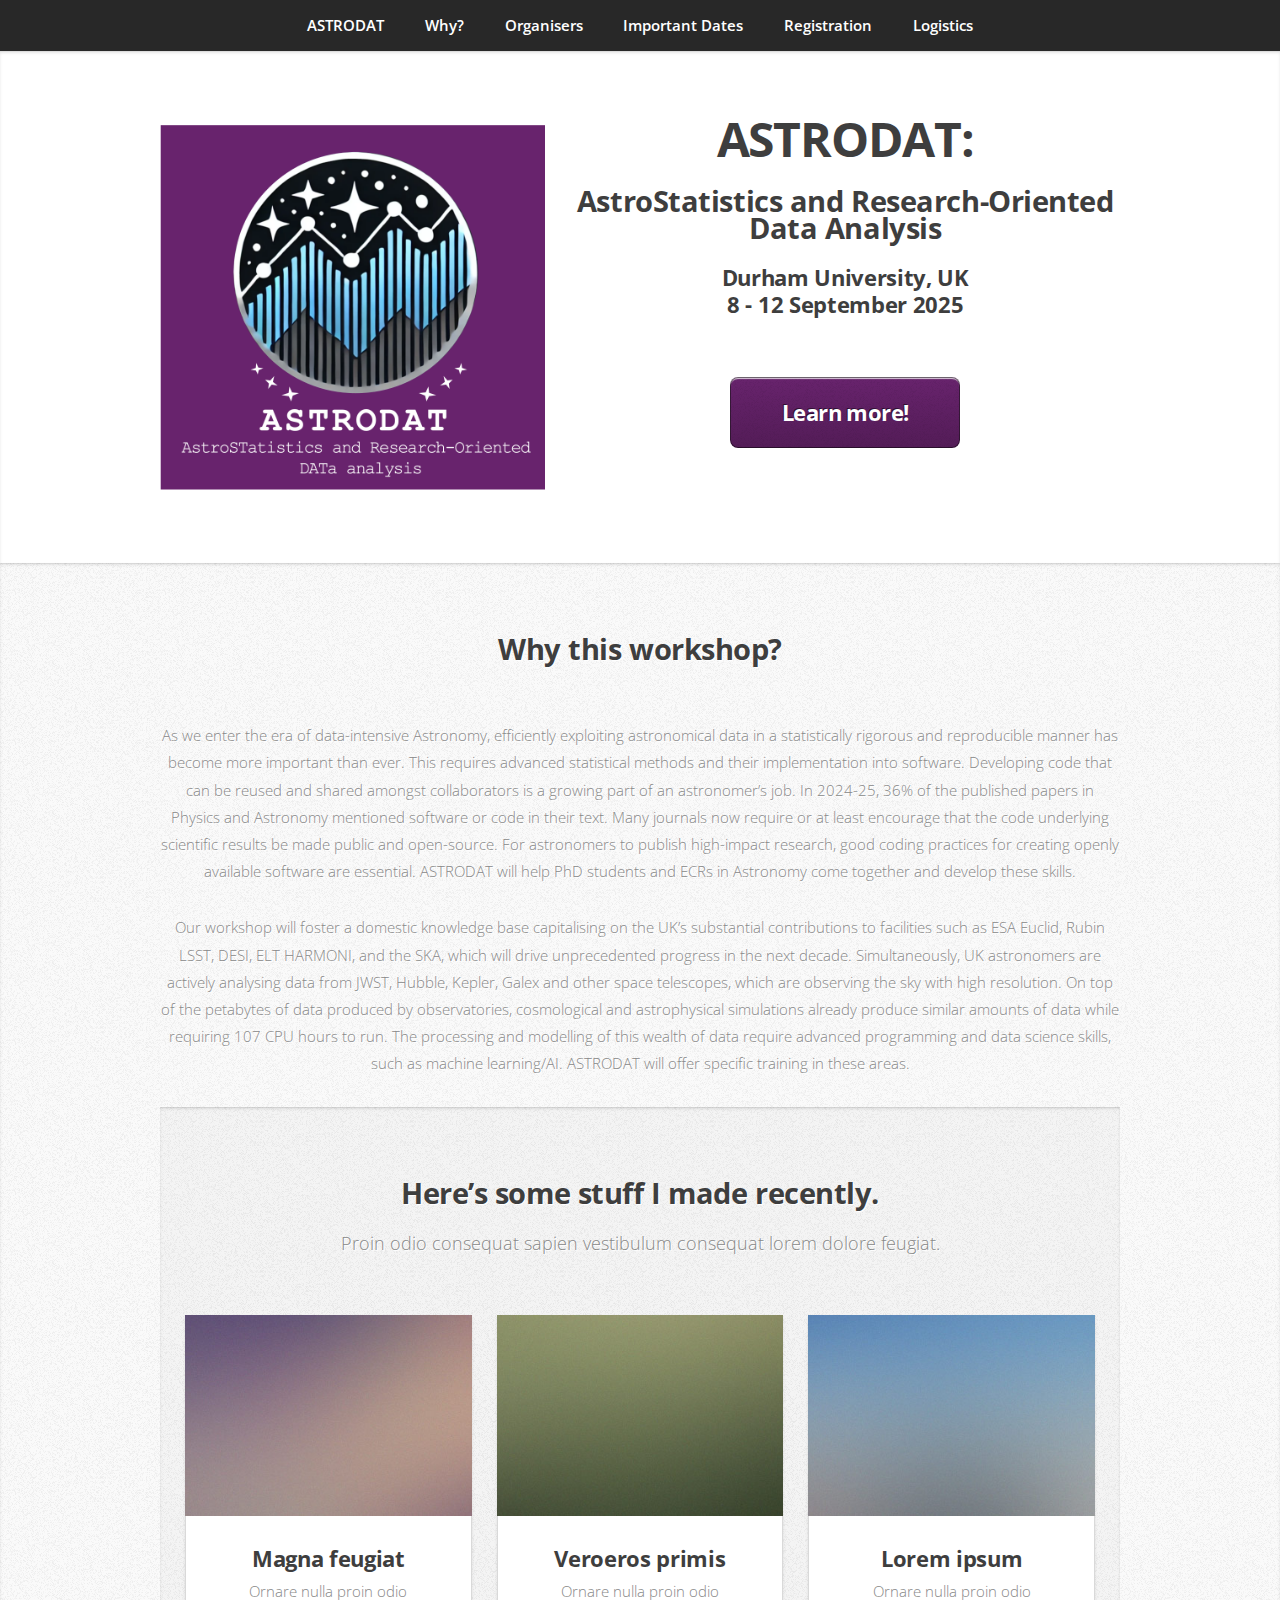
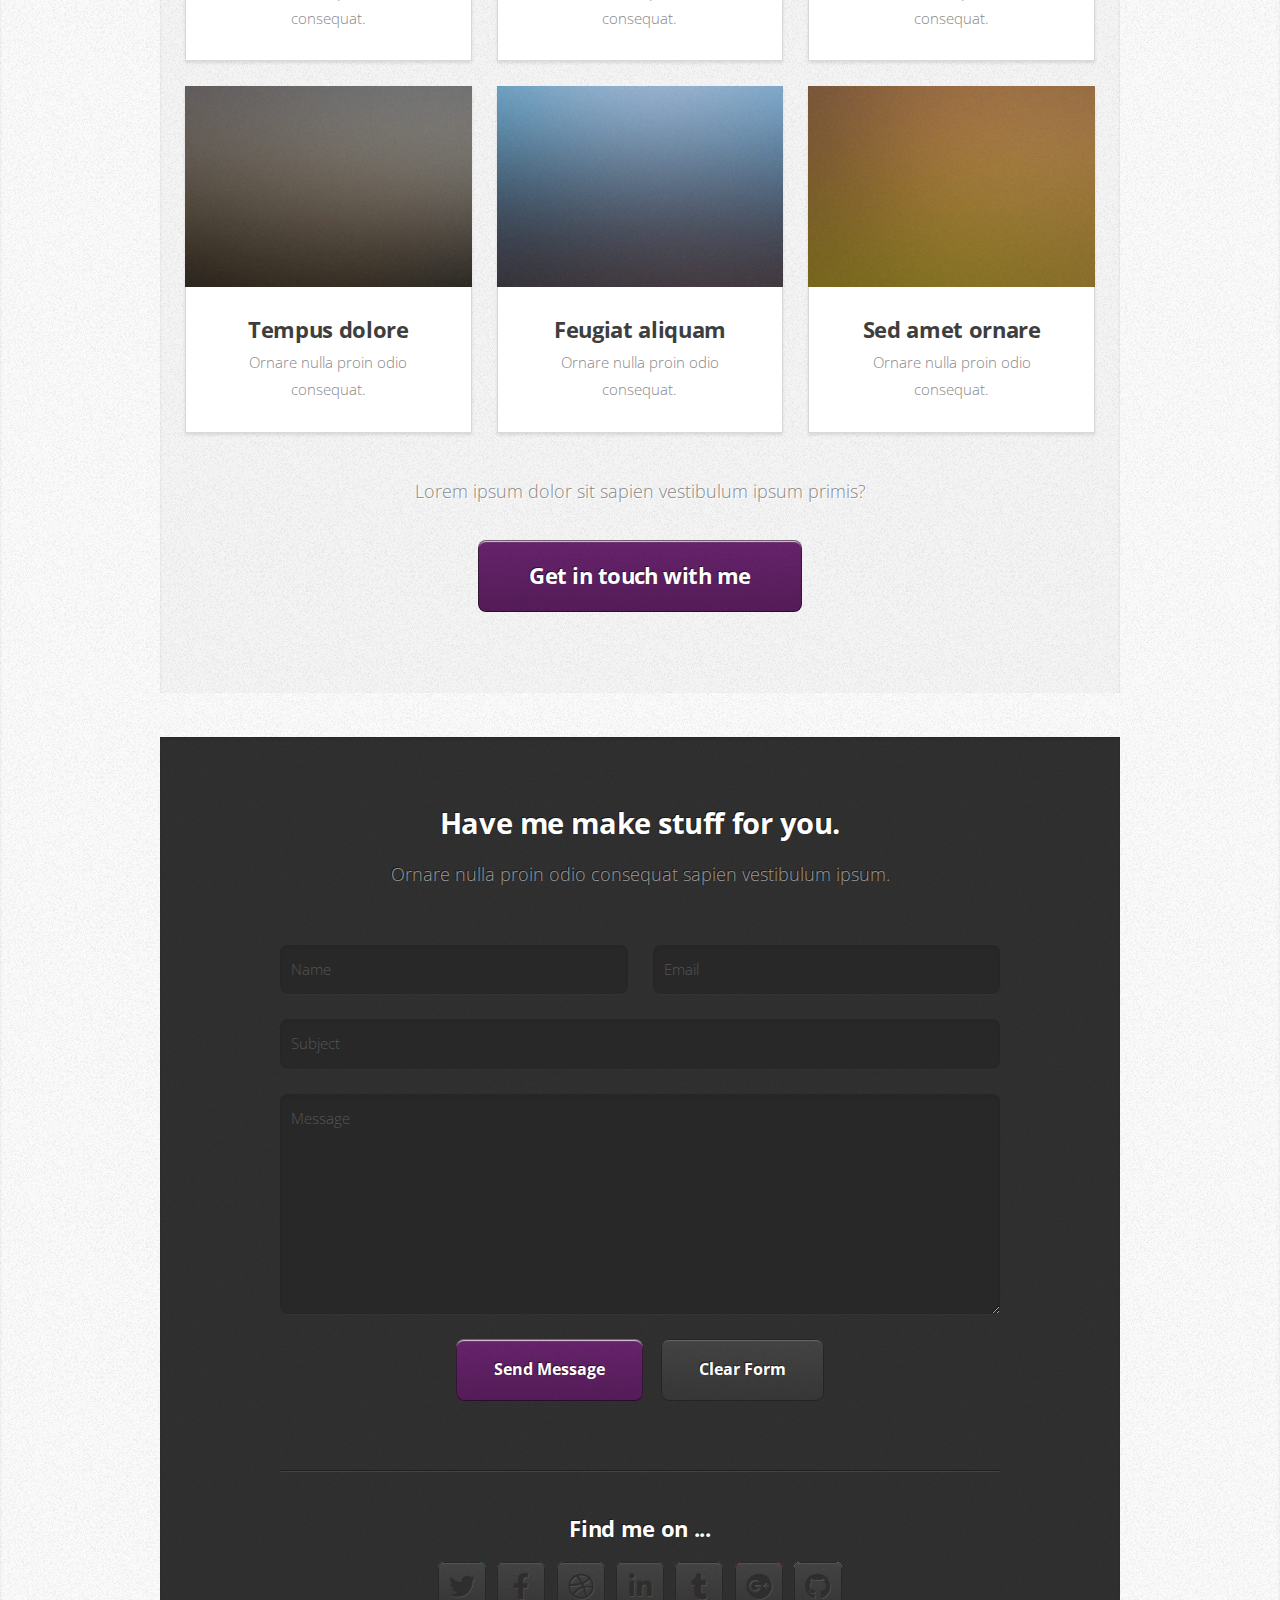
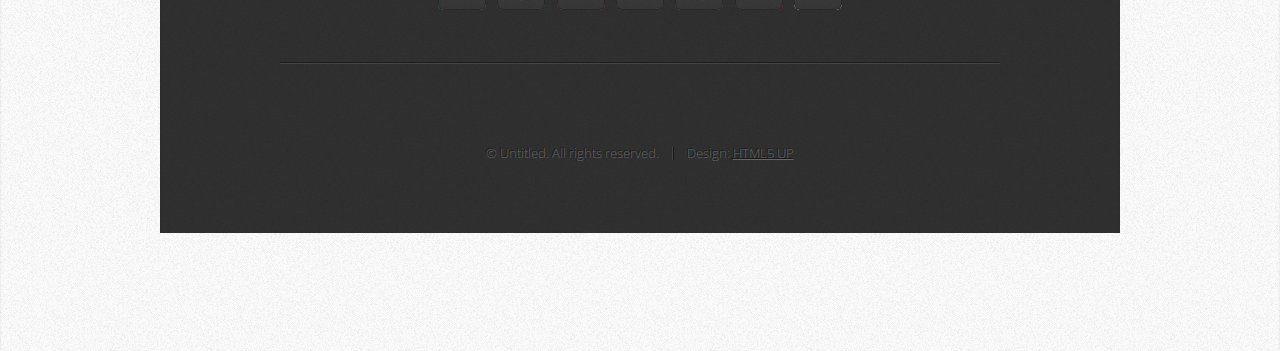
==== docs/index.html @ 49267d82 "Added the motivation for the workshop, with a button that links to it" ====
<!DOCTYPE HTML>
<!--
	Miniport by HTML5 UP
	html5up.net | @ajlkn
	Free for personal and commercial use under the CCA 3.0 license (html5up.net/license)
-->
<html>
	<head>
		<title>Miniport by HTML5 UP</title>
		<meta charset="utf-8" />
		<meta name="viewport" content="width=device-width, initial-scale=1, user-scalable=no" />
		<link rel="stylesheet" href="assets/css/main.css" />
	</head>
	<body class="is-preload">

		<!-- Nav -->
			<nav id="nav">
				<ul class="container">
					<li><a href="#ASTRODAT">ASTRODAT</a></li>
					<li><a href="#why">Why?</a></li>
					<li><a href="#organisers">Organisers</a></li>
					<li><a href="#dates">Important Dates</a></li>
					<li><a href="#registration">Registration</a></li>
					<li><a href="#logistics">Logistics</a></li>
				</ul>
			</nav>

		<!-- Home -->
			<article id="ASTRODAT" class="wrapper style1">
				<div class="container">
					<div class="row">
						<div class="col-4 col-5-large col-12-medium">
							<span class="image fit"><img src="images/ASTRODAT_logo.png" alt="" /></span>
						</div>
						<div class="col-8 col-7-large col-12-medium">
							<header>
								<h1><strong>ASTRODAT:</strong></h1>
								<h2>AstroStatistics and Research-Oriented Data Analysis</h2>
								<h3>Durham University, UK <br> 
									8 - 12 September 2025</h3>
							</header>
							
							<a href="#why" class="button large scrolly">Learn more!</a>
						</div>
					</div>
				</div>
			</article>

		<!-- Work -->
			<article id="why" class="wrapper style2">
				<div class="container">
					<header>
						<h2>Why this workshop?</h2>
					</header>
					<p>As we enter the era of data-intensive Astronomy, efficiently exploiting astronomical data in a statistically rigorous and reproducible manner has become more important than ever. This requires advanced statistical methods and their implementation into software. Developing code that can be reused and shared amongst collaborators is a growing part of an astronomer’s job.  In 2024-25, 36% of the published papers in Physics and Astronomy mentioned software or code in their text. Many journals now require or at least encourage that the code underlying scientific results be made public and open-source. For astronomers to publish high-impact research, good coding practices for creating openly available software are essential. ASTRODAT will help PhD students and ECRs in Astronomy come together and develop these skills.</p>
						
					<p>Our workshop will foster a domestic knowledge base capitalising on the UK’s substantial contributions to facilities such as ESA Euclid, Rubin LSST, DESI, ELT HARMONI, and the SKA, which will drive unprecedented progress in the next decade. Simultaneously, UK astronomers are actively analysing data from JWST, Hubble, Kepler, Galex and other space telescopes, which are observing the sky with high resolution. On top of the petabytes of data produced by observatories, cosmological and astrophysical simulations already produce similar amounts of data while requiring 107 CPU hours to run. The processing and modelling of this wealth of data require advanced programming and data science skills, such as machine learning/AI. ASTRODAT will offer specific training in these areas.</p>
					<!-- <div class="row aln-center">
						<div class="col-4 col-6-medium col-12-small">
							<section class="box style1">
								<span class="icon featured fa-comments"></span>
								<h3>Consequat lorem</h3>
								<p>Ornare nulla proin odio consequat sapien vestibulum ipsum primis sed amet consequat lorem dolore.</p>
							</section>
						</div>
						<div class="col-4 col-6-medium col-12-small">
							<section class="box style1">
								<span class="icon solid featured fa-camera-retro"></span>
								<h3>Lorem dolor tempus</h3>
								<p>Ornare nulla proin odio consequat sapien vestibulum ipsum primis sed amet consequat lorem dolore.</p>
							</section>
						</div>
						<div class="col-4 col-6-medium col-12-small">
							<section class="box style1">
								<span class="icon featured fa-thumbs-up"></span>
								<h3>Feugiat posuere</h3>
								<p>Ornare nulla proin odio consequat sapien vestibulum ipsum primis sed amet consequat lorem dolore.</p>
							</section>
						</div>
					</div>
					<footer>
						<p>Lorem ipsum dolor sit sapien vestibulum ipsum primis?</p>
						<a href="#portfolio" class="button large scrolly">See some of my recent work</a>
					</footer>
				</div>
			</article>

		<!-- Portfolio -->
			<article id="portfolio" class="wrapper style3">
				<div class="container">
					<header>
						<h2>Here’s some stuff I made recently.</h2>
						<p>Proin odio consequat  sapien vestibulum consequat lorem dolore feugiat.</p>
					</header>
					<div class="row">
						<div class="col-4 col-6-medium col-12-small">
							<article class="box style2">
								<a href="#" class="image featured"><img src="images/pic01.jpg" alt="" /></a>
								<h3><a href="#">Magna feugiat</a></h3>
								<p>Ornare nulla proin odio consequat.</p>
							</article>
						</div>
						<div class="col-4 col-6-medium col-12-small">
							<article class="box style2">
								<a href="#" class="image featured"><img src="images/pic02.jpg" alt="" /></a>
								<h3><a href="#">Veroeros primis</a></h3>
								<p>Ornare nulla proin odio consequat.</p>
							</article>
						</div>
						<div class="col-4 col-6-medium col-12-small">
							<article class="box style2">
								<a href="#" class="image featured"><img src="images/pic03.jpg" alt="" /></a>
								<h3><a href="#">Lorem ipsum</a></h3>
								<p>Ornare nulla proin odio consequat.</p>
							</article>
						</div>
						<div class="col-4 col-6-medium col-12-small">
							<article class="box style2">
								<a href="#" class="image featured"><img src="images/pic04.jpg" alt="" /></a>
								<h3><a href="#">Tempus dolore</a></h3>
								<p>Ornare nulla proin odio consequat.</p>
							</article>
						</div>
						<div class="col-4 col-6-medium col-12-small">
							<article class="box style2">
								<a href="#" class="image featured"><img src="images/pic05.jpg" alt="" /></a>
								<h3><a href="#">Feugiat aliquam</a></h3>
								<p>Ornare nulla proin odio consequat.</p>
							</article>
						</div>
						<div class="col-4 col-6-medium col-12-small">
							<article class="box style2">
								<a href="#" class="image featured"><img src="images/pic06.jpg" alt="" /></a>
								<h3><a href="#">Sed amet ornare</a></h3>
								<p>Ornare nulla proin odio consequat.</p>
							</article>
						</div>
					</div>
					<footer>
						<p>Lorem ipsum dolor sit sapien vestibulum ipsum primis?</p>
						<a href="#contact" class="button large scrolly">Get in touch with me</a>
					</footer>
				</div>
			</article>

		<!-- Contact -->
			<article id="contact" class="wrapper style4">
				<div class="container medium">
					<header>
						<h2>Have me make stuff for you.</h2>
						<p>Ornare nulla proin odio consequat sapien vestibulum ipsum.</p>
					</header>
					<div class="row">
						<div class="col-12">
							<form method="post" action="#">
								<div class="row">
									<div class="col-6 col-12-small">
										<input type="text" name="name" id="name" placeholder="Name" />
									</div>
									<div class="col-6 col-12-small">
										<input type="text" name="email" id="email" placeholder="Email" />
									</div>
									<div class="col-12">
										<input type="text" name="subject" id="subject" placeholder="Subject" />
									</div>
									<div class="col-12">
										<textarea name="message" id="message" placeholder="Message"></textarea>
									</div>
									<div class="col-12">
										<ul class="actions">
											<li><input type="submit" value="Send Message" /></li>
											<li><input type="reset" value="Clear Form" class="alt" /></li>
										</ul>
									</div>
								</div>
							</form>
						</div>
						<div class="col-12">
							<hr />
							<h3>Find me on ...</h3>
							<ul class="social">
								<li><a href="#" class="icon brands fa-twitter"><span class="label">Twitter</span></a></li>
								<li><a href="#" class="icon brands fa-facebook-f"><span class="label">Facebook</span></a></li>
								<li><a href="#" class="icon brands fa-dribbble"><span class="label">Dribbble</span></a></li>
								<li><a href="#" class="icon brands fa-linkedin-in"><span class="label">LinkedIn</span></a></li>
								<li><a href="#" class="icon brands fa-tumblr"><span class="label">Tumblr</span></a></li>
								<li><a href="#" class="icon brands fa-google-plus"><span class="label">Google+</span></a></li>
								<li><a href="#" class="icon brands fa-github"><span class="label">Github</span></a></li>
								<!--
								<li><a href="#" class="icon solid fa-rss"><span>RSS</span></a></li>
								<li><a href="#" class="icon brands fa-instagram"><span>Instagram</span></a></li>
								<li><a href="#" class="icon brands fa-foursquare"><span>Foursquare</span></a></li>
								<li><a href="#" class="icon brands fa-skype"><span>Skype</span></a></li>
								<li><a href="#" class="icon brands fa-soundcloud"><span>Soundcloud</span></a></li>
								<li><a href="#" class="icon brands fa-youtube"><span>YouTube</span></a></li>
								<li><a href="#" class="icon brands fa-blogger"><span>Blogger</span></a></li>
								<li><a href="#" class="icon brands fa-flickr"><span>Flickr</span></a></li>
								<li><a href="#" class="icon brands fa-vimeo"><span>Vimeo</span></a></li>
								-->
							</ul>
							<hr />
						</div>
					</div>
					<footer>
						<ul id="copyright">
							<li>&copy; Untitled. All rights reserved.</li><li>Design: <a href="http://html5up.net">HTML5 UP</a></li>
						</ul>
					</footer>
				</div>
			</article>

		<!-- Scripts -->
			<script src="assets/js/jquery.min.js"></script>
			<script src="assets/js/jquery.scrolly.min.js"></script>
			<script src="assets/js/browser.min.js"></script>
			<script src="assets/js/breakpoints.min.js"></script>
			<script src="assets/js/util.js"></script>
			<script src="assets/js/main.js"></script>

	</body>
</html>
---- docs/assets/css/main.css ----
@import url("https://fonts.googleapis.com/css?family=Open+Sans:300,300italic,600,600italic,700");
@import url("fontawesome-all.min.css");

/*
	Miniport by HTML5 UP
	html5up.net | @ajlkn
	Free for personal and commercial use under the CCA 3.0 license (html5up.net/license)
*/

html, body, div, span, applet, object,
iframe, h1, h2, h3, h4, h5, h6, p, blockquote,
pre, a, abbr, acronym, address, big, cite,
code, del, dfn, em, img, ins, kbd, q, s, samp,
small, strike, strong, sub, sup, tt, var, b,
u, i, center, dl, dt, dd, ol, ul, li, fieldset,
form, label, legend, table, caption, tbody,
tfoot, thead, tr, th, td, article, aside,
canvas, details, embed, figure, figcaption,
footer, header, hgroup, menu, nav, output, ruby,
section, summary, time, mark, audio, video {
	margin: 0;
	padding: 0;
	border: 0;
	font-size: 100%;
	font: inherit;
	vertical-align: baseline;}

article, aside, details, figcaption, figure,
footer, header, hgroup, menu, nav, section {
	display: block;}

body {
	line-height: 1;
}

ol, ul {
	list-style: none;
}

blockquote, q {
	quotes: none;
}

	blockquote:before, blockquote:after, q:before, q:after {
		content: '';
		content: none;
	}

table {
	border-collapse: collapse;
	border-spacing: 0;
}

body {
	-webkit-text-size-adjust: none;
}

mark {
	background-color: transparent;
	color: inherit;
}

input::-moz-focus-inner {
	border: 0;
	padding: 0;
}

input, select, textarea {
	-moz-appearance: none;
	-webkit-appearance: none;
	-ms-appearance: none;
	appearance: none;
}

/* Basic */

	html {
		box-sizing: border-box;
	}

	*, *:before, *:after {
		box-sizing: inherit;
	}

	body {
		padding-top: 3.5em;
	}

		body.is-preload *, body.is-preload *:before, body.is-preload *:after {
			-moz-animation: none !important;
			-webkit-animation: none !important;
			-ms-animation: none !important;
			animation: none !important;
			-moz-transition: none !important;
			-webkit-transition: none !important;
			-ms-transition: none !important;
			transition: none !important;
		}

	body, input, textarea, select {
		font-family: 'Open Sans', sans-serif;
		line-height: 1.85em;
		color: #888;
		font-weight: 300;
		font-size: 13pt;
	}

	a {
		-moz-transition: color .2s ease-in-out;
		-webkit-transition: color .2s ease-in-out;
		-ms-transition: color .2s ease-in-out;
		transition: color .2s ease-in-out;
		color: #43B3E0;
		text-decoration: underline;
	}

		a:hover {
			color: #43bff0 !important;
		}

		a img {
			border: 0;
		}

	b, strong {
		font-weight: 600;
		color: #3e3e3e;
	}

	i, em {
		font-style: italic;
	}

	sub {
		position: relative;
		top: 0.5em;
		font-size: 0.8em;
	}

	sup {
		position: relative;
		top: -0.5em;
		font-size: 0.8em;
	}

	blockquote {
		border-left: solid 0.75em #eee;
		padding: 1em 0 1em 1.5em;
		font-style: italic;
	}

	h1, h2, h3, h4, h5, h6 {
		color: #3e3e3e;
		margin: 0 0 0.75em 0;
	}

	h1 a, h2 a, h3 a, h4 a, h5 a, h6 a {
		text-decoration: none;
		color: inherit;
	}

	h2, h3, h4, h5, h6 {
		font-weight: 700;
	}

	h1 {
		font-size: 3.25em;
		letter-spacing: -0.025em;
		font-weight: 300;
	}

		h1 strong {
			font-weight: 700;
		}

	h2 {
		font-size: 2em;
		letter-spacing: -0.015em;
	}

	h3 {
		font-size: 1.5em;
		letter-spacing: -0.015em;
	}

	em, i {
		font-style: italic;
	}

	br.clear {
		clear: both;
	}

	hr {
		border: 0;
		border-top: solid 1px #444;
		border-top-color: rgba(0, 0, 0, 0.35);
		box-shadow: 0px 1px 0px 0px rgba(255, 255, 255, 0.1);
		height: 1px;
		margin: 3em 0;
	}

	p, ul, ol, dl, table {
		margin-bottom: 2em;
	}

	header {
		margin: 0 0 3em 0;
	}

		header > p {
			font-size: 1.25em;
			margin: 0;
		}

	footer {
		margin: 3em 0 0 0;
	}

		footer > p {
			font-size: 1.25em;
		}

/* Container */

	.container {
		margin: 0 auto;
		max-width: calc(100% - 50px);
		width: 1200px;
	}

		.container.medium {
			width: 900px;
		}

		@media screen and (max-width: 1680px) {

			.container {
				width: 1200px;
			}

				.container.medium {
					width: 900px;
				}

		}

		@media screen and (max-width: 1280px) {

			.container {
				width: 960px;
			}

				.container.medium {
					width: 720px;
				}

		}

		@media screen and (max-width: 980px) {

			.container {
				width: 100%;
			}

				.container.medium {
					width: 75%;
				}

		}

		@media screen and (max-width: 736px) {

			.container {
				width: 100%;
				max-width: calc(100% - 30px);
			}

				.container.medium {
					width: 100%;
				}

		}

/* Row */

	.row {
		display: flex;
		flex-wrap: wrap;
		box-sizing: border-box;
		align-items: stretch;
	}

		.row > * {
			box-sizing: border-box;
		}

		.row.gtr-uniform > * > :last-child {
			margin-bottom: 0;
		}

		.row.aln-left {
			justify-content: flex-start;
		}

		.row.aln-center {
			justify-content: center;
		}

		.row.aln-right {
			justify-content: flex-end;
		}

		.row.aln-top {
			align-items: flex-start;
		}

		.row.aln-middle {
			align-items: center;
		}

		.row.aln-bottom {
			align-items: flex-end;
		}

		.row > .imp {
			order: -1;
		}

		.row > .col-1 {
			width: 8.33333%;
		}

		.row > .off-1 {
			margin-left: 8.33333%;
		}

		.row > .col-2 {
			width: 16.66667%;
		}

		.row > .off-2 {
			margin-left: 16.66667%;
		}

		.row > .col-3 {
			width: 25%;
		}

		.row > .off-3 {
			margin-left: 25%;
		}

		.row > .col-4 {
			width: 33.33333%;
		}

		.row > .off-4 {
			margin-left: 33.33333%;
		}

		.row > .col-5 {
			width: 41.66667%;
		}

		.row > .off-5 {
			margin-left: 41.66667%;
		}

		.row > .col-6 {
			width: 50%;
		}

		.row > .off-6 {
			margin-left: 50%;
		}

		.row > .col-7 {
			width: 58.33333%;
		}

		.row > .off-7 {
			margin-left: 58.33333%;
		}

		.row > .col-8 {
			width: 66.66667%;
		}

		.row > .off-8 {
			margin-left: 66.66667%;
		}

		.row > .col-9 {
			width: 75%;
		}

		.row > .off-9 {
			margin-left: 75%;
		}

		.row > .col-10 {
			width: 83.33333%;
		}

		.row > .off-10 {
			margin-left: 83.33333%;
		}

		.row > .col-11 {
			width: 91.66667%;
		}

		.row > .off-11 {
			margin-left: 91.66667%;
		}

		.row > .col-12 {
			width: 100%;
		}

		.row > .off-12 {
			margin-left: 100%;
		}

		.row.gtr-0 {
			margin-top: 0px;
			margin-left: 0px;
		}

			.row.gtr-0 > * {
				padding: 0px 0 0 0px;
			}

			.row.gtr-0.gtr-uniform {
				margin-top: 0px;
			}

				.row.gtr-0.gtr-uniform > * {
					padding-top: 0px;
				}

		.row.gtr-25 {
			margin-top: -6.25px;
			margin-left: -6.25px;
		}

			.row.gtr-25 > * {
				padding: 6.25px 0 0 6.25px;
			}

			.row.gtr-25.gtr-uniform {
				margin-top: -6.25px;
			}

				.row.gtr-25.gtr-uniform > * {
					padding-top: 6.25px;
				}

		.row.gtr-50 {
			margin-top: -12.5px;
			margin-left: -12.5px;
		}

			.row.gtr-50 > * {
				padding: 12.5px 0 0 12.5px;
			}

			.row.gtr-50.gtr-uniform {
				margin-top: -12.5px;
			}

				.row.gtr-50.gtr-uniform > * {
					padding-top: 12.5px;
				}

		.row {
			margin-top: -25px;
			margin-left: -25px;
		}

			.row > * {
				padding: 25px 0 0 25px;
			}

			.row.gtr-uniform {
				margin-top: -25px;
			}

				.row.gtr-uniform > * {
					padding-top: 25px;
				}

		.row.gtr-150 {
			margin-top: -37.5px;
			margin-left: -37.5px;
		}

			.row.gtr-150 > * {
				padding: 37.5px 0 0 37.5px;
			}

			.row.gtr-150.gtr-uniform {
				margin-top: -37.5px;
			}

				.row.gtr-150.gtr-uniform > * {
					padding-top: 37.5px;
				}

		.row.gtr-200 {
			margin-top: -50px;
			margin-left: -50px;
		}

			.row.gtr-200 > * {
				padding: 50px 0 0 50px;
			}

			.row.gtr-200.gtr-uniform {
				margin-top: -50px;
			}

				.row.gtr-200.gtr-uniform > * {
					padding-top: 50px;
				}

		@media screen and (max-width: 1680px) {

			.row {
				display: flex;
				flex-wrap: wrap;
				box-sizing: border-box;
				align-items: stretch;
			}

				.row > * {
					box-sizing: border-box;
				}

				.row.gtr-uniform > * > :last-child {
					margin-bottom: 0;
				}

				.row.aln-left {
					justify-content: flex-start;
				}

				.row.aln-center {
					justify-content: center;
				}

				.row.aln-right {
					justify-content: flex-end;
				}

				.row.aln-top {
					align-items: flex-start;
				}

				.row.aln-middle {
					align-items: center;
				}

				.row.aln-bottom {
					align-items: flex-end;
				}

				.row > .imp-xlarge {
					order: -1;
				}

				.row > .col-1-xlarge {
					width: 8.33333%;
				}

				.row > .off-1-xlarge {
					margin-left: 8.33333%;
				}

				.row > .col-2-xlarge {
					width: 16.66667%;
				}

				.row > .off-2-xlarge {
					margin-left: 16.66667%;
				}

				.row > .col-3-xlarge {
					width: 25%;
				}

				.row > .off-3-xlarge {
					margin-left: 25%;
				}

				.row > .col-4-xlarge {
					width: 33.33333%;
				}

				.row > .off-4-xlarge {
					margin-left: 33.33333%;
				}

				.row > .col-5-xlarge {
					width: 41.66667%;
				}

				.row > .off-5-xlarge {
					margin-left: 41.66667%;
				}

				.row > .col-6-xlarge {
					width: 50%;
				}

				.row > .off-6-xlarge {
					margin-left: 50%;
				}

				.row > .col-7-xlarge {
					width: 58.33333%;
				}

				.row > .off-7-xlarge {
					margin-left: 58.33333%;
				}

				.row > .col-8-xlarge {
					width: 66.66667%;
				}

				.row > .off-8-xlarge {
					margin-left: 66.66667%;
				}

				.row > .col-9-xlarge {
					width: 75%;
				}

				.row > .off-9-xlarge {
					margin-left: 75%;
				}

				.row > .col-10-xlarge {
					width: 83.33333%;
				}

				.row > .off-10-xlarge {
					margin-left: 83.33333%;
				}

				.row > .col-11-xlarge {
					width: 91.66667%;
				}

				.row > .off-11-xlarge {
					margin-left: 91.66667%;
				}

				.row > .col-12-xlarge {
					width: 100%;
				}

				.row > .off-12-xlarge {
					margin-left: 100%;
				}

				.row.gtr-0 {
					margin-top: 0px;
					margin-left: 0px;
				}

					.row.gtr-0 > * {
						padding: 0px 0 0 0px;
					}

					.row.gtr-0.gtr-uniform {
						margin-top: 0px;
					}

						.row.gtr-0.gtr-uniform > * {
							padding-top: 0px;
						}

				.row.gtr-25 {
					margin-top: -6.25px;
					margin-left: -6.25px;
				}

					.row.gtr-25 > * {
						padding: 6.25px 0 0 6.25px;
					}

					.row.gtr-25.gtr-uniform {
						margin-top: -6.25px;
					}

						.row.gtr-25.gtr-uniform > * {
							padding-top: 6.25px;
						}

				.row.gtr-50 {
					margin-top: -12.5px;
					margin-left: -12.5px;
				}

					.row.gtr-50 > * {
						padding: 12.5px 0 0 12.5px;
					}

					.row.gtr-50.gtr-uniform {
						margin-top: -12.5px;
					}

						.row.gtr-50.gtr-uniform > * {
							padding-top: 12.5px;
						}

				.row {
					margin-top: -25px;
					margin-left: -25px;
				}

					.row > * {
						padding: 25px 0 0 25px;
					}

					.row.gtr-uniform {
						margin-top: -25px;
					}

						.row.gtr-uniform > * {
							padding-top: 25px;
						}

				.row.gtr-150 {
					margin-top: -37.5px;
					margin-left: -37.5px;
				}

					.row.gtr-150 > * {
						padding: 37.5px 0 0 37.5px;
					}

					.row.gtr-150.gtr-uniform {
						margin-top: -37.5px;
					}

						.row.gtr-150.gtr-uniform > * {
							padding-top: 37.5px;
						}

				.row.gtr-200 {
					margin-top: -50px;
					margin-left: -50px;
				}

					.row.gtr-200 > * {
						padding: 50px 0 0 50px;
					}

					.row.gtr-200.gtr-uniform {
						margin-top: -50px;
					}

						.row.gtr-200.gtr-uniform > * {
							padding-top: 50px;
						}

		}

		@media screen and (max-width: 1280px) {

			.row {
				display: flex;
				flex-wrap: wrap;
				box-sizing: border-box;
				align-items: stretch;
			}

				.row > * {
					box-sizing: border-box;
				}

				.row.gtr-uniform > * > :last-child {
					margin-bottom: 0;
				}

				.row.aln-left {
					justify-content: flex-start;
				}

				.row.aln-center {
					justify-content: center;
				}

				.row.aln-right {
					justify-content: flex-end;
				}

				.row.aln-top {
					align-items: flex-start;
				}

				.row.aln-middle {
					align-items: center;
				}

				.row.aln-bottom {
					align-items: flex-end;
				}

				.row > .imp-large {
					order: -1;
				}

				.row > .col-1-large {
					width: 8.33333%;
				}

				.row > .off-1-large {
					margin-left: 8.33333%;
				}

				.row > .col-2-large {
					width: 16.66667%;
				}

				.row > .off-2-large {
					margin-left: 16.66667%;
				}

				.row > .col-3-large {
					width: 25%;
				}

				.row > .off-3-large {
					margin-left: 25%;
				}

				.row > .col-4-large {
					width: 33.33333%;
				}

				.row > .off-4-large {
					margin-left: 33.33333%;
				}

				.row > .col-5-large {
					width: 41.66667%;
				}

				.row > .off-5-large {
					margin-left: 41.66667%;
				}

				.row > .col-6-large {
					width: 50%;
				}

				.row > .off-6-large {
					margin-left: 50%;
				}

				.row > .col-7-large {
					width: 58.33333%;
				}

				.row > .off-7-large {
					margin-left: 58.33333%;
				}

				.row > .col-8-large {
					width: 66.66667%;
				}

				.row > .off-8-large {
					margin-left: 66.66667%;
				}

				.row > .col-9-large {
					width: 75%;
				}

				.row > .off-9-large {
					margin-left: 75%;
				}

				.row > .col-10-large {
					width: 83.33333%;
				}

				.row > .off-10-large {
					margin-left: 83.33333%;
				}

				.row > .col-11-large {
					width: 91.66667%;
				}

				.row > .off-11-large {
					margin-left: 91.66667%;
				}

				.row > .col-12-large {
					width: 100%;
				}

				.row > .off-12-large {
					margin-left: 100%;
				}

				.row.gtr-0 {
					margin-top: 0px;
					margin-left: 0px;
				}

					.row.gtr-0 > * {
						padding: 0px 0 0 0px;
					}

					.row.gtr-0.gtr-uniform {
						margin-top: 0px;
					}

						.row.gtr-0.gtr-uniform > * {
							padding-top: 0px;
						}

				.row.gtr-25 {
					margin-top: -6.25px;
					margin-left: -6.25px;
				}

					.row.gtr-25 > * {
						padding: 6.25px 0 0 6.25px;
					}

					.row.gtr-25.gtr-uniform {
						margin-top: -6.25px;
					}

						.row.gtr-25.gtr-uniform > * {
							padding-top: 6.25px;
						}

				.row.gtr-50 {
					margin-top: -12.5px;
					margin-left: -12.5px;
				}

					.row.gtr-50 > * {
						padding: 12.5px 0 0 12.5px;
					}

					.row.gtr-50.gtr-uniform {
						margin-top: -12.5px;
					}

						.row.gtr-50.gtr-uniform > * {
							padding-top: 12.5px;
						}

				.row {
					margin-top: -25px;
					margin-left: -25px;
				}

					.row > * {
						padding: 25px 0 0 25px;
					}

					.row.gtr-uniform {
						margin-top: -25px;
					}

						.row.gtr-uniform > * {
							padding-top: 25px;
						}

				.row.gtr-150 {
					margin-top: -37.5px;
					margin-left: -37.5px;
				}

					.row.gtr-150 > * {
						padding: 37.5px 0 0 37.5px;
					}

					.row.gtr-150.gtr-uniform {
						margin-top: -37.5px;
					}

						.row.gtr-150.gtr-uniform > * {
							padding-top: 37.5px;
						}

				.row.gtr-200 {
					margin-top: -50px;
					margin-left: -50px;
				}

					.row.gtr-200 > * {
						padding: 50px 0 0 50px;
					}

					.row.gtr-200.gtr-uniform {
						margin-top: -50px;
					}

						.row.gtr-200.gtr-uniform > * {
							padding-top: 50px;
						}

		}

		@media screen and (max-width: 980px) {

			.row {
				display: flex;
				flex-wrap: wrap;
				box-sizing: border-box;
				align-items: stretch;
			}

				.row > * {
					box-sizing: border-box;
				}

				.row.gtr-uniform > * > :last-child {
					margin-bottom: 0;
				}

				.row.aln-left {
					justify-content: flex-start;
				}

				.row.aln-center {
					justify-content: center;
				}

				.row.aln-right {
					justify-content: flex-end;
				}

				.row.aln-top {
					align-items: flex-start;
				}

				.row.aln-middle {
					align-items: center;
				}

				.row.aln-bottom {
					align-items: flex-end;
				}

				.row > .imp-medium {
					order: -1;
				}

				.row > .col-1-medium {
					width: 8.33333%;
				}

				.row > .off-1-medium {
					margin-left: 8.33333%;
				}

				.row > .col-2-medium {
					width: 16.66667%;
				}

				.row > .off-2-medium {
					margin-left: 16.66667%;
				}

				.row > .col-3-medium {
					width: 25%;
				}

				.row > .off-3-medium {
					margin-left: 25%;
				}

				.row > .col-4-medium {
					width: 33.33333%;
				}

				.row > .off-4-medium {
					margin-left: 33.33333%;
				}

				.row > .col-5-medium {
					width: 41.66667%;
				}

				.row > .off-5-medium {
					margin-left: 41.66667%;
				}

				.row > .col-6-medium {
					width: 50%;
				}

				.row > .off-6-medium {
					margin-left: 50%;
				}

				.row > .col-7-medium {
					width: 58.33333%;
				}

				.row > .off-7-medium {
					margin-left: 58.33333%;
				}

				.row > .col-8-medium {
					width: 66.66667%;
				}

				.row > .off-8-medium {
					margin-left: 66.66667%;
				}

				.row > .col-9-medium {
					width: 75%;
				}

				.row > .off-9-medium {
					margin-left: 75%;
				}

				.row > .col-10-medium {
					width: 83.33333%;
				}

				.row > .off-10-medium {
					margin-left: 83.33333%;
				}

				.row > .col-11-medium {
					width: 91.66667%;
				}

				.row > .off-11-medium {
					margin-left: 91.66667%;
				}

				.row > .col-12-medium {
					width: 100%;
				}

				.row > .off-12-medium {
					margin-left: 100%;
				}

				.row.gtr-0 {
					margin-top: 0px;
					margin-left: 0px;
				}

					.row.gtr-0 > * {
						padding: 0px 0 0 0px;
					}

					.row.gtr-0.gtr-uniform {
						margin-top: 0px;
					}

						.row.gtr-0.gtr-uniform > * {
							padding-top: 0px;
						}

				.row.gtr-25 {
					margin-top: -6.25px;
					margin-left: -6.25px;
				}

					.row.gtr-25 > * {
						padding: 6.25px 0 0 6.25px;
					}

					.row.gtr-25.gtr-uniform {
						margin-top: -6.25px;
					}

						.row.gtr-25.gtr-uniform > * {
							padding-top: 6.25px;
						}

				.row.gtr-50 {
					margin-top: -12.5px;
					margin-left: -12.5px;
				}

					.row.gtr-50 > * {
						padding: 12.5px 0 0 12.5px;
					}

					.row.gtr-50.gtr-uniform {
						margin-top: -12.5px;
					}

						.row.gtr-50.gtr-uniform > * {
							padding-top: 12.5px;
						}

				.row {
					margin-top: -25px;
					margin-left: -25px;
				}

					.row > * {
						padding: 25px 0 0 25px;
					}

					.row.gtr-uniform {
						margin-top: -25px;
					}

						.row.gtr-uniform > * {
							padding-top: 25px;
						}

				.row.gtr-150 {
					margin-top: -37.5px;
					margin-left: -37.5px;
				}

					.row.gtr-150 > * {
						padding: 37.5px 0 0 37.5px;
					}

					.row.gtr-150.gtr-uniform {
						margin-top: -37.5px;
					}

						.row.gtr-150.gtr-uniform > * {
							padding-top: 37.5px;
						}

				.row.gtr-200 {
					margin-top: -50px;
					margin-left: -50px;
				}

					.row.gtr-200 > * {
						padding: 50px 0 0 50px;
					}

					.row.gtr-200.gtr-uniform {
						margin-top: -50px;
					}

						.row.gtr-200.gtr-uniform > * {
							padding-top: 50px;
						}

		}

		@media screen and (max-width: 736px) {

			.row {
				display: flex;
				flex-wrap: wrap;
				box-sizing: border-box;
				align-items: stretch;
			}

				.row > * {
					box-sizing: border-box;
				}

				.row.gtr-uniform > * > :last-child {
					margin-bottom: 0;
				}

				.row.aln-left {
					justify-content: flex-start;
				}

				.row.aln-center {
					justify-content: center;
				}

				.row.aln-right {
					justify-content: flex-end;
				}

				.row.aln-top {
					align-items: flex-start;
				}

				.row.aln-middle {
					align-items: center;
				}

				.row.aln-bottom {
					align-items: flex-end;
				}

				.row > .imp-small {
					order: -1;
				}

				.row > .col-1-small {
					width: 8.33333%;
				}

				.row > .off-1-small {
					margin-left: 8.33333%;
				}

				.row > .col-2-small {
					width: 16.66667%;
				}

				.row > .off-2-small {
					margin-left: 16.66667%;
				}

				.row > .col-3-small {
					width: 25%;
				}

				.row > .off-3-small {
					margin-left: 25%;
				}

				.row > .col-4-small {
					width: 33.33333%;
				}

				.row > .off-4-small {
					margin-left: 33.33333%;
				}

				.row > .col-5-small {
					width: 41.66667%;
				}

				.row > .off-5-small {
					margin-left: 41.66667%;
				}

				.row > .col-6-small {
					width: 50%;
				}

				.row > .off-6-small {
					margin-left: 50%;
				}

				.row > .col-7-small {
					width: 58.33333%;
				}

				.row > .off-7-small {
					margin-left: 58.33333%;
				}

				.row > .col-8-small {
					width: 66.66667%;
				}

				.row > .off-8-small {
					margin-left: 66.66667%;
				}

				.row > .col-9-small {
					width: 75%;
				}

				.row > .off-9-small {
					margin-left: 75%;
				}

				.row > .col-10-small {
					width: 83.33333%;
				}

				.row > .off-10-small {
					margin-left: 83.33333%;
				}

				.row > .col-11-small {
					width: 91.66667%;
				}

				.row > .off-11-small {
					margin-left: 91.66667%;
				}

				.row > .col-12-small {
					width: 100%;
				}

				.row > .off-12-small {
					margin-left: 100%;
				}

				.row.gtr-0 {
					margin-top: 0px;
					margin-left: 0px;
				}

					.row.gtr-0 > * {
						padding: 0px 0 0 0px;
					}

					.row.gtr-0.gtr-uniform {
						margin-top: 0px;
					}

						.row.gtr-0.gtr-uniform > * {
							padding-top: 0px;
						}

				.row.gtr-25 {
					margin-top: -3.75px;
					margin-left: -3.75px;
				}

					.row.gtr-25 > * {
						padding: 3.75px 0 0 3.75px;
					}

					.row.gtr-25.gtr-uniform {
						margin-top: -3.75px;
					}

						.row.gtr-25.gtr-uniform > * {
							padding-top: 3.75px;
						}

				.row.gtr-50 {
					margin-top: -7.5px;
					margin-left: -7.5px;
				}

					.row.gtr-50 > * {
						padding: 7.5px 0 0 7.5px;
					}

					.row.gtr-50.gtr-uniform {
						margin-top: -7.5px;
					}

						.row.gtr-50.gtr-uniform > * {
							padding-top: 7.5px;
						}

				.row {
					margin-top: -15px;
					margin-left: -15px;
				}

					.row > * {
						padding: 15px 0 0 15px;
					}

					.row.gtr-uniform {
						margin-top: -15px;
					}

						.row.gtr-uniform > * {
							padding-top: 15px;
						}

				.row.gtr-150 {
					margin-top: -22.5px;
					margin-left: -22.5px;
				}

					.row.gtr-150 > * {
						padding: 22.5px 0 0 22.5px;
					}

					.row.gtr-150.gtr-uniform {
						margin-top: -22.5px;
					}

						.row.gtr-150.gtr-uniform > * {
							padding-top: 22.5px;
						}

				.row.gtr-200 {
					margin-top: -30px;
					margin-left: -30px;
				}

					.row.gtr-200 > * {
						padding: 30px 0 0 30px;
					}

					.row.gtr-200.gtr-uniform {
						margin-top: -30px;
					}

						.row.gtr-200.gtr-uniform > * {
							padding-top: 30px;
						}

		}

/* Form */

	form label {
		color: #3e3e3e;
		font-weight: 700;
		display: block;
		margin: 0 0 0.5em 0;
	}

	form input[type=text],
	form input[type=email],
	form input[type=password],
	form select,
	form textarea {
		-moz-transition: background .2s ease-in-out, box-shadow .2s ease-in-out;
		-webkit-transition: background .2s ease-in-out, box-shadow .2s ease-in-out;
		-ms-transition: background .2s ease-in-out, box-shadow .2s ease-in-out;
		transition: background .2s ease-in-out, box-shadow .2s ease-in-out;
		-webkit-appearance: none;
		display: block;
		border: 0;
		padding: 0.75em;
		font-size: 1em;
		border-radius: 8px;
		border: solid 1px #ddd;
		background: #fff;
		color: #bbb;
		box-shadow: inset 0px 2px 3px 1px rgba(0, 0, 0, 0.05), 0px 1px 0px 0px rgba(255, 255, 255, 0.025);
		width: 100%;
	}

		form input[type=text]:focus,
		form input[type=email]:focus,
		form input[type=password]:focus,
		form select:focus,
		form textarea:focus {
			background: #fafafa;
			box-shadow: inset 0px 2px 5px 0px rgba(0, 0, 0, 0.05), 0px 1px 0px 0px rgba(255, 255, 255, 0.025), inset 0px 0px 2px 1px #43bff0;
		}

	form textarea {
		height: 15em;
	}

	form .actions:last-child {
		margin-bottom: 0;
	}

	form ::-webkit-input-placeholder {
		color: #555 !important;
	}

	form :-moz-placeholder {
		color: #555 !important;
	}

	form ::-moz-placeholder {
		color: #555 !important;
	}

	form :-ms-input-placeholder {
		color: #555 !important;
	}

	form ::-moz-focus-inner {
		border: 0;
	}

/* Tables */

	table {
		width: 100%;
	}

		table.default {
			width: 100%;
		}

			table.default tr {
				border-top: solid 1px #eee;
			}

				table.default tr:first-child {
					border-top: 0;
				}

			table.default td {
				padding: 0.5em 1em 0.5em 1em;
			}

			table.default th {
				text-align: left;
				padding: 0.5em 1em 0.5em 1em;
				font-weight: 600;
				margin: 0 0 1em 0;
			}

			table.default thead {
				background: #4f4f4f;
				color: #fff;
			}

/* Section/Article */

	section, article {
		margin-bottom: 3em;
	}

	section > :last-child,
	article > :last-child,
	section:last-child,
	article:last-child {
		margin-bottom: 0;
	}

/* Image */

	.image {
		display: inline-block;
		position: relative;
	}

		.image img {
			display: block;
			width: 100%;
		}

		.image.fit {
			display: block;
			width: 100%;
		}

		.image.featured {
			display: block;
			width: 100%;
			margin: 0 0 2em 0;
		}

		.image.left {
			float: left;
			margin: 0 2em 2em 0;
		}

		.image.centered {
			display: block;
			margin: 0 0 2em 0;
		}

			.image.centered img {
				margin: 0 auto;
				width: auto;
			}

/* Button */

	input[type="button"],
	input[type="submit"],
	input[type="reset"],
	button,
	.button {
		background-image: url("images/bg.png"), -moz-linear-gradient(top, rgba(0, 0, 0, 0), rgba(0, 0, 0, 0.2));
		background-image: url("images/bg.png"), -webkit-linear-gradient(top, rgba(0, 0, 0, 0), rgba(0, 0, 0, 0.2));
		background-image: url("images/bg.png"), -ms-linear-gradient(top, rgba(0, 0, 0, 0), rgba(0, 0, 0, 0.2));
		background-image: url("images/bg.png"), linear-gradient(top, rgba(0, 0, 0, 0), rgba(0, 0, 0, 0.2));
		-moz-transition: background-color .2s ease-in-out;
		-webkit-transition: background-color .2s ease-in-out;
		-ms-transition: background-color .2s ease-in-out;
		transition: background-color .2s ease-in-out;
		-webkit-appearance: none;
		position: relative;
		display: inline-block;
		color: #fff !important;
		text-decoration: none;
		font-weight: 700;
		border: 0;
		outline: 0;
		cursor: pointer;
		border-radius: 8px;
		text-shadow: -1px -1px 0.5px rgba(0, 0, 0, 0.5);
		overflow: hidden;
		box-shadow: inset 0px 0px 0px 1px rgba(0, 0, 0, 0.5), inset 0px 2px 1px 0px rgba(255, 255, 255, 0.75);
		background-color: #68236d;
		padding: 1em 2.35em 1em 2.35em;
		font-size: 1.1em;
		max-width: 24em;
	}

		input[type="button"]:hover,
		input[type="submit"]:hover,
		input[type="reset"]:hover,
		button:hover,
		.button:hover {
			background-color: #43bff0;
			color: #fff !important;
		}

		input[type="button"]:active,
		input[type="submit"]:active,
		input[type="reset"]:active,
		button:active,
		.button:active {
			background-color: #3BA8D3;
			top: 1px;
		}

		input[type="button"].large,
		input[type="submit"].large,
		input[type="reset"].large,
		button.large,
		.button.large {
			font-size: 1.5em;
			letter-spacing: -0.025em;
		}

		input[type="button"].alt,
		input[type="submit"].alt,
		input[type="reset"].alt,
		button.alt,
		.button.alt {
			background-color: #444;
			box-shadow: inset 0px 0px 0px 1px #242424, inset 0px 2px 1px 0px rgba(255, 255, 255, 0.2);
		}

			input[type="button"].alt:hover,
			input[type="submit"].alt:hover,
			input[type="reset"].alt:hover,
			button.alt:hover,
			.button.alt:hover {
				background-color: #4f4f4f;
				color: #fff !important;
			}

			input[type="button"].alt:active,
			input[type="submit"].alt:active,
			input[type="reset"].alt:active,
			button.alt:active,
			.button.alt:active {
				background-color: #3f3f3f;
			}

/* List */

	ul {
		list-style: disc;
		padding-left: 1em;
	}

		ul li {
			padding-left: 0.5em;
		}

	ol {
		list-style: decimal;
		padding-left: 1.25em;
	}

		ol li {
			padding-left: 0.25em;
		}

/* Social */

	ul.social {
		cursor: default;
		margin: 0;
		list-style: none;
		padding-left: 0;
	}

		ul.social li {
			position: relative;
			display: inline-block;
			margin: 0.25em;
			top: 0;
			padding-left: 0;
		}

			ul.social li a {
				-moz-transition: top .2s ease-in-out;
				-webkit-transition: top .2s ease-in-out;
				-ms-transition: top .2s ease-in-out;
				transition: top .2s ease-in-out;
				display: block;
				width: 48px;
				height: 48px;
				border-radius: 6px;
				top: 0;
				position: relative;
			}

				ul.social li a:before {
					background-image: url("images/bg.png"), -moz-linear-gradient(top, rgba(0, 0, 0, 0), rgba(0, 0, 0, 0.2));
					background-image: url("images/bg.png"), -webkit-linear-gradient(top, rgba(0, 0, 0, 0), rgba(0, 0, 0, 0.2));
					background-image: url("images/bg.png"), -ms-linear-gradient(top, rgba(0, 0, 0, 0), rgba(0, 0, 0, 0.2));
					background-image: url("images/bg.png"), linear-gradient(top, rgba(0, 0, 0, 0), rgba(0, 0, 0, 0.2));
					-moz-transition: background-color .2s ease-in-out;
					-webkit-transition: background-color .2s ease-in-out;
					-ms-transition: background-color .2s ease-in-out;
					transition: background-color .2s ease-in-out;
					background-color: #444;
					border-radius: 6px;
					box-shadow: inset 0px 0px 0px 1px #282828, inset 0px 2px 1px 0px rgba(255, 255, 255, 0.1);
					color: #2E2E2E !important;
					display: block;
					font-size: 26px;
					height: 48px;
					line-height: 48px;
					text-align: center;
					outline: 0;
					overflow: hidden;
					text-shadow: 1px 1px 0px rgba(255, 255, 255, 0.1);
					width: 48px;
				}

				ul.social li a.fa-twitter {
					background-color: #2DAAE4;
				}

				ul.social li a.fa-facebook-f {
					background-color: #3C5A98;
				}

				ul.social li a.fa-dribbble {
					background-color: #C4376B;
				}

				ul.social li a.fa-linkedin-in {
					background-color: #006599;
				}

				ul.social li a.fa-tumblr {
					background-color: #51718A;
				}

				ul.social li a.fa-google-plus {
					background-color: #DA2713;
				}

				ul.social li a.fa-github {
					background-color: #FAFAFA;
				}

				ul.social li a.fa-rss {
					background-color: #F2600B;
				}

				ul.social li a.fa-instagram {
					background-color: #E0D7C8;
				}

				ul.social li a.fa-foursquare {
					background-color: #39A3D4;
				}

				ul.social li a.fa-skype {
					background-color: #10BEF1;
				}

				ul.social li a.fa-soundcloud {
					background-color: #FE5419;
				}

				ul.social li a.fa-youtube {
					background-color: #BF2E25;
				}

				ul.social li a.fa-blogger {
					background-color: #FF6501;
				}

				ul.social li a.fa-flickr {
					background-color: #0062DB;
				}

				ul.social li a.fa-vimeo {
					background-color: #4C8AB0;
				}

				ul.social li a:hover {
					top: -5px;
				}

					ul.social li a:hover:before {
						background-color: transparent;
					}

/* Actions */

	ul.actions {
		list-style: none;
		padding-left: 0;
	}

		ul.actions li {
			display: inline-block;
			margin: 0 0 0 1em;
			padding-left: 0;
		}

			ul.actions li:first-child {
				margin-left: 0;
			}

/* Box */

	.box {
		background: #fff;
		box-shadow: inset 0px 0px 0px 1px rgba(0, 0, 0, 0.15), 0px 2px 3px 0px rgba(0, 0, 0, 0.1);
		text-align: center;
		padding: 2em;
	}

		.box.style1 {
			padding: 3em 2em 3.5em 2em;
		}

			.box.style1 h3 {
				margin-bottom: 0.5em;
			}

		.box.style2 h3 {
			margin-bottom: 0.25em;
		}

		.box.style2 .image {
			position: relative;
			left: 2em;
			top: 2em;
			margin: -4em 0 4em -4em;
			width: auto;
		}

/* Icons */

	.icon {
		text-decoration: none;
		text-decoration: none;
	}

		.icon:before {
			-moz-osx-font-smoothing: grayscale;
			-webkit-font-smoothing: antialiased;
			display: inline-block;
			font-style: normal;
			font-variant: normal;
			text-rendering: auto;
			line-height: 1;
			text-transform: none !important;
			font-family: 'Font Awesome 5 Free';
			font-weight: 400;
		}

		.icon:before {
			font-size: 1.25em;
		}

		.icon > .label {
			display: none;
		}

		.icon.solid:before {
			font-weight: 900;
		}

		.icon.brands:before {
			font-family: 'Font Awesome 5 Brands';
		}

		.icon.featured {
			color: #EA8A95;
			display: block;
			margin: 0 0 1.5em 0;
			cursor: default;
		}

			.icon.featured:before {
				font-size: 6em;
			}

/* Wrappers */

	.wrapper {
		background-image: url("images/bg.png");
		box-shadow: inset 0px 1px 0px 0px rgba(0, 0, 0, 0.05), inset 0px 2px 3px 0px rgba(0, 0, 0, 0.1);
		padding: 8em 0 8em 0;
		text-align: center;
	}

		.wrapper.style1 {
			background-image: none;
			background-color: #fff;
		}

		.wrapper.style2 {
			background-color: #fafafa;
			text-shadow: 1px 1px 0px #fff;
		}

		.wrapper.style3 {
			background-color: #f4f4f4;
			text-shadow: 1px 1px 0px #fff;
		}

		.wrapper.style4 {
			background-color: #303030;
			color: #999;
			text-shadow: -1px -1px 0px #181818;
		}

			.wrapper.style4 h1, .wrapper.style4 h2, .wrapper.style4 h3, .wrapper.style4 h4, .wrapper.style4 h5, .wrapper.style4 h6 {
				color: #fff;
			}

			.wrapper.style4 form input[type=text],
			.wrapper.style4 form input[type=password],
			.wrapper.style4 form select,
			.wrapper.style4 form textarea {
				border: none;
				background: #282828;
			}

				.wrapper.style4 form input[type=text]:focus,
				.wrapper.style4 form input[type=password]:focus,
				.wrapper.style4 form select:focus,
				.wrapper.style4 form textarea:focus {
					background: #252525;
				}

/* Nav */

	#nav {
		background-color: #282828;
		text-align: center;
		position: fixed;
		left: 0;
		top: 0;
		width: 100%;
		z-index: 10000;
		cursor: default;
		height: 3.5em;
		line-height: 3.5em;
	}

		#nav ul {
			margin-bottom: 0;
			list-style: none;
			padding-left: 0;
		}

		#nav li {
			display: inline-block;
			padding-left: 0;
		}

		#nav a {
			-moz-transition: background-color .2s ease-in-out;
			-webkit-transition: background-color .2s ease-in-out;
			-ms-transition: background-color .2s ease-in-out;
			transition: background-color .2s ease-in-out;
			position: relative;
			display: block;
			color: #fff;
			text-decoration: none;
			outline: 0;
			font-weight: 600;
			border-radius: 8px;
			color: #fff;
			height: 2.5em;
			line-height: 2.5em;
			padding: 0 1.25em;
		}

			#nav a:hover {
				color: #fff !important;
				background: #383838;
			}

			#nav a.active {
				background: #484848;
			}

				#nav a.active:before {
					content: '';
					display: block;
					position: absolute;
					bottom: -0.6em;
					left: 50%;
					margin-left: -0.75em;
					border-left: solid 0.75em transparent;
					border-right: solid 0.75em transparent;
					border-top: solid 0.6em #282828;
				}

/* Articles */

	body > article {
		margin-bottom: 0;
	}

	#top {
		padding: 10em 0 10em 0;
		text-align: left;
	}

		#top .image {
			border-radius: 100%;
			width: 20em;
			height: 20em;
			margin: 0;
		}

			#top .image img {
				border-radius: 100%;
			}

		#top h1 {
			margin-top: 0.35em;
		}

		#top p {
			font-size: 1.5em;
			line-height: 1.75em;
		}

			#top p a {
				color: inherit;
			}

	#contact footer {
		font-size: 0.9em;
	}

/* Copyright */

	#copyright {
		color: #666;
		font-size: 1em;
		line-height: 1em;
		list-style: none;
		padding-left: 0;
		margin-bottom: 0;
	}

		#copyright li {
			display: inline-block;
			border-left: solid 1px rgba(0, 0, 0, 0.5);
			box-shadow: -1px 0px 0px 0px rgba(255, 255, 255, 0.1);
			padding: 0 0 0 1em;
			margin: 0 0 0 1em;
		}

			#copyright li:first-child {
				border: 0;
				box-shadow: none;
				padding-left: 0;
				margin-left: 0;
			}

		#copyright a {
			-moz-transition: color .2s ease-in-out;
			-webkit-transition: color .2s ease-in-out;
			-ms-transition: color .2s ease-in-out;
			transition: color .2s ease-in-out;
			color: inherit;
		}

			#copyright a:hover {
				color: #777;
			}

/* Large */

	@media screen and (max-width: 1280px) {

		/* Basic */

			body {
				font-size: 11pt;
			}

			input, textarea, select {
				font-size: 11pt;
			}

			header {
				margin: 0 0 4em 0;
			}

		/* Wrappers */

			.wrapper {
				padding: 5em 0 5em 0;
				text-align: center;
			}

				.wrapper.style4 .row-special {
					margin: 2em 0 0 0;
					padding: 2em 0 2em 0;
				}

		/* Articles */

			#top {
				padding: 8em 0;
			}

				#top .image {
					width: 24em;
					height: 24em;
					margin: 0;
				}

	}

/* Medium */

	@media screen and (max-width: 980px) {

		/* Articles */

			#top {
				text-align: center;
				padding: 5em 0;
			}

				#top .image {
					margin: 0 auto 2em auto;
				}

	}

/* Small */

	@media screen and (max-width: 736px) {

		/* Basic */

			body {
				padding-top: 44px;
			}

			body, input, textarea, select {
				line-height: 1.75em;
				font-size: 10pt;
				letter-spacing: 0;
			}

			h1, h2, h3, h4, h5, h6 {
				font-size: 1.25em;
				margin: 0 0 0.4em 0;
			}

			h1 {
				font-size: 2.25em;
				line-height: 1.25em;
			}

			header {
				margin: 0 0 2em 0;
			}

				header > p {
					font-size: 1.25em;
				}

			footer {
				margin: 2.5em 0 0 0;
			}

				footer > p {
					font-size: 1.25em;
				}

			hr {
				margin: 1.5em 0 2em 0;
			}

		/* Section/Article */

			section, article {
				clear: both;
			}

		/* Button */

			input[type="button"],
			input[type="submit"],
			input[type="reset"],
			button,
			.button {
				text-align: center;
				font-size: 1.2em;
				width: 100%;
				padding: 1em 0 1em 0;
			}

				input[type="button"].large,
				input[type="submit"].large,
				input[type="reset"].large,
				button.large,
				.button.large {
					font-size: 1.2em;
					letter-spacing: 0;
				}

		/* Social */

			ul.social {
				padding: 1em 0.5em 0 0.5em;
			}

				ul.social li {
					margin: 0.5em 0.5em 0.5em 0.5em;
				}

					ul.social li a {
						top: 0 !important;
					}

						ul.social li a:before {
							background-color: transparent !important;
						}

		/* Actions */

			ul.actions {
				margin: 0;
			}

				ul.actions li {
					display: block;
					margin: 15px 0 0 0;
				}

					ul.actions li:first-child {
						margin-top: 0;
					}

		/* Box */

			.box {
				padding: 30px 20px 30px 20px;
				margin: 0 0 20px 0 !important;
			}

				.box h3 {
					margin-bottom: 0.25em;
				}

				.box .image.centered {
					margin-bottom: 1em;
				}

				.box .image.featured {
					position: relative;
					left: 20px;
					top: 20px;
					margin: -50px 0 50px -40px;
					width: auto;
				}

				.box.style1 {
					max-width: 32em;
					margin-left: auto !important;
					margin-right: auto !important;
				}

				.box.style2 {
					max-width: 32em;
					margin-left: auto !important;
					margin-right: auto !important;
				}

		/* Wrappers */

			.wrapper {
				padding: 3em 0;
				text-align: center;
			}

		/* Nav */

			#nav {
				height: 44px;
				line-height: 44px;
			}

				#nav a {
					padding: 0 0.75em;
					height: inherit;
					line-height: inherit;
					border-radius: 0;
				}

					#nav a:hover {
						background-color: transparent;
					}

		/* Articles */

			#top {
				padding: 3em 0;
			}

				#top .image {
					width: 15em;
					height: 15em;
					margin-bottom: 0;
				}

				#top p {
					font-size: 1em;
				}

			#contact footer {
				margin: 0;
			}

		/* Copyright */

			#copyright {
				font-size: 1em;
				margin: 0;
			}

				#copyright li {
					display: block;
					margin: 1em 0 0 0;
					padding: 0;
					box-shadow: none;
					border-left: 0;
				}

					#copyright li:first-child {
						margin-top: 0;
					}

	}
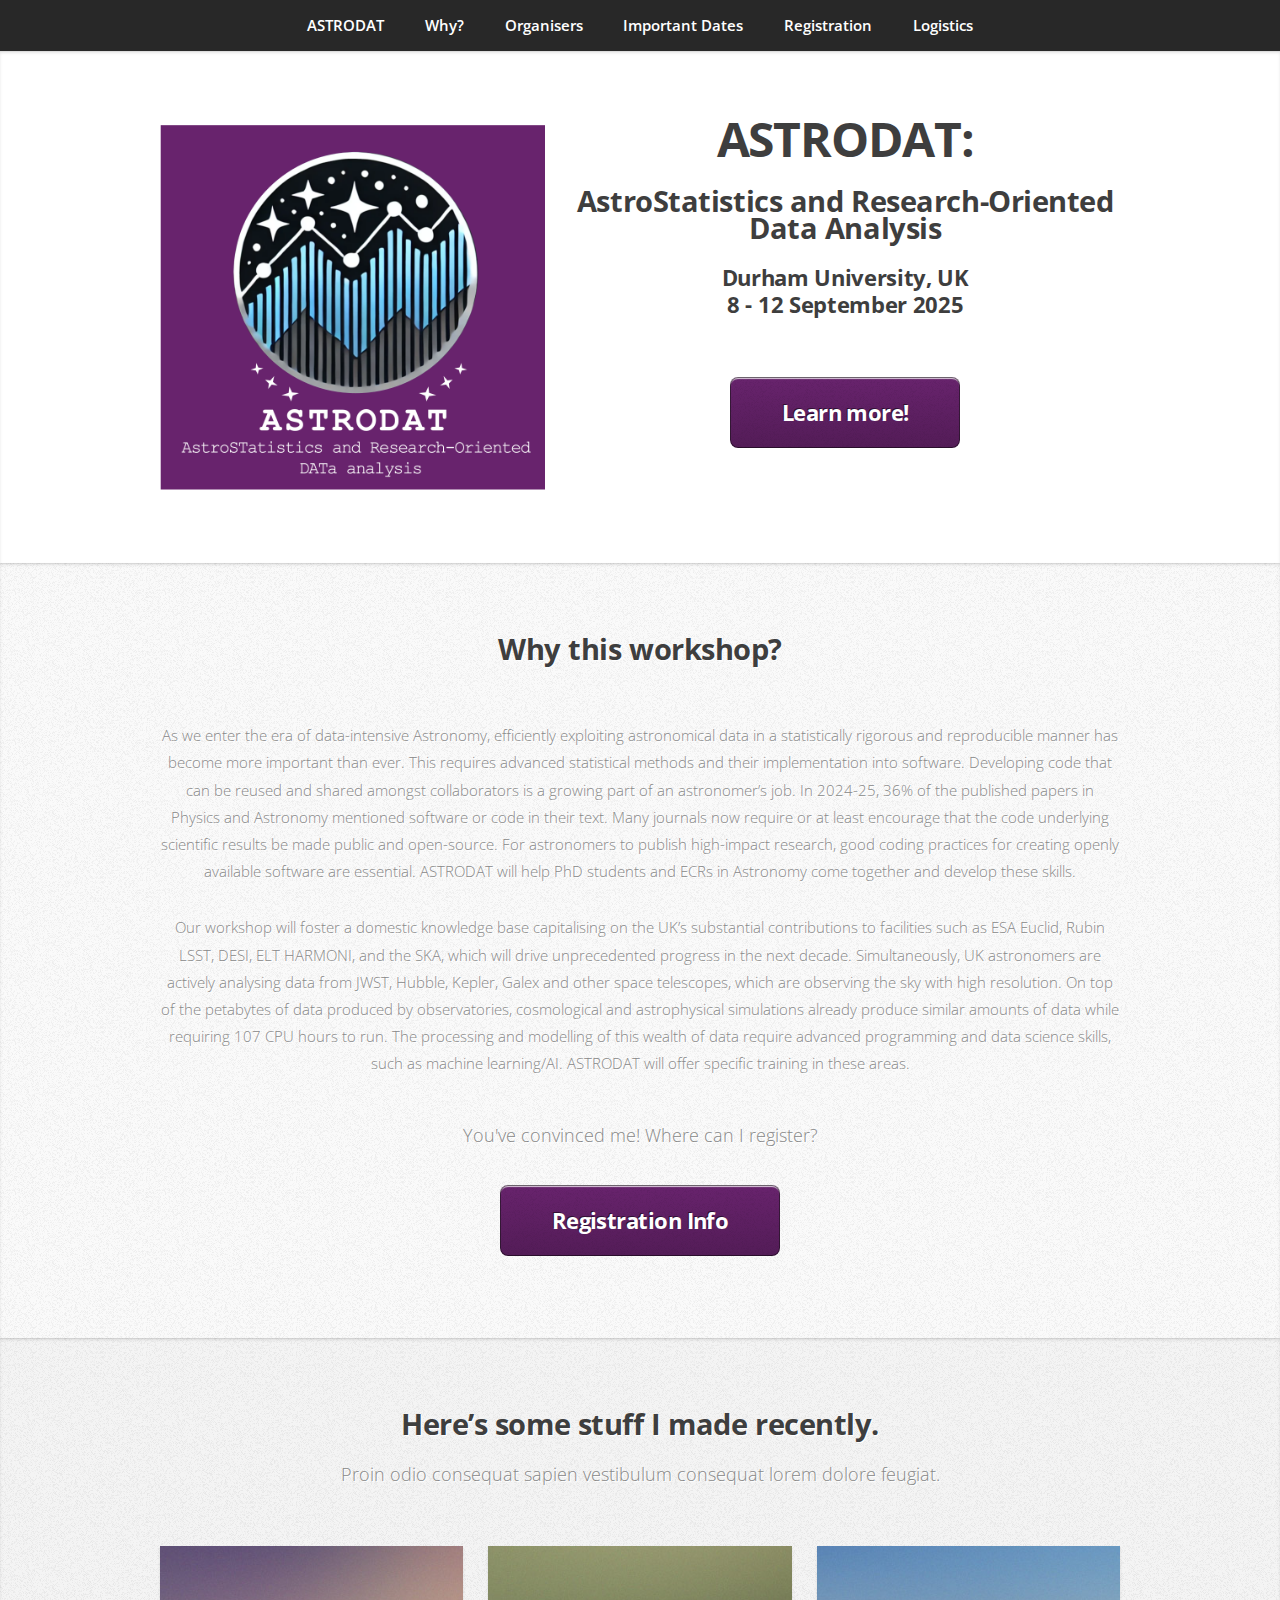
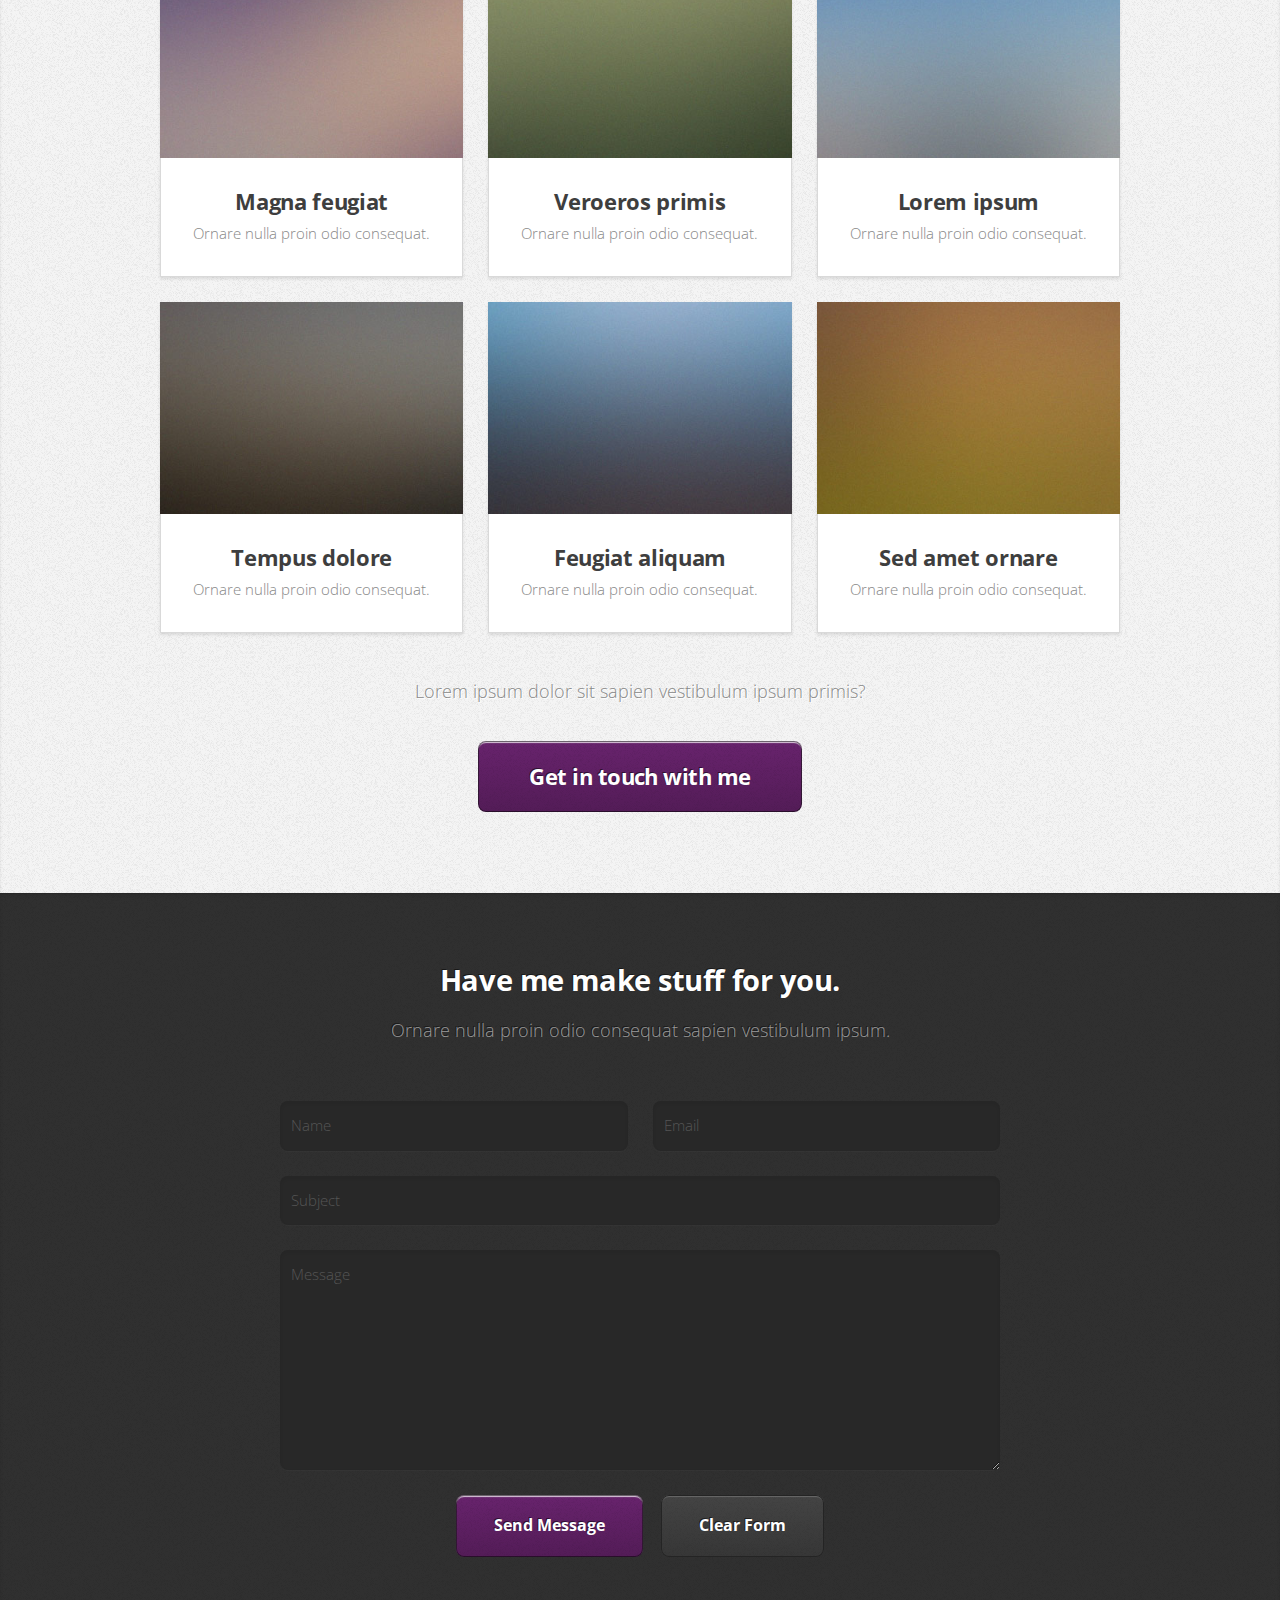
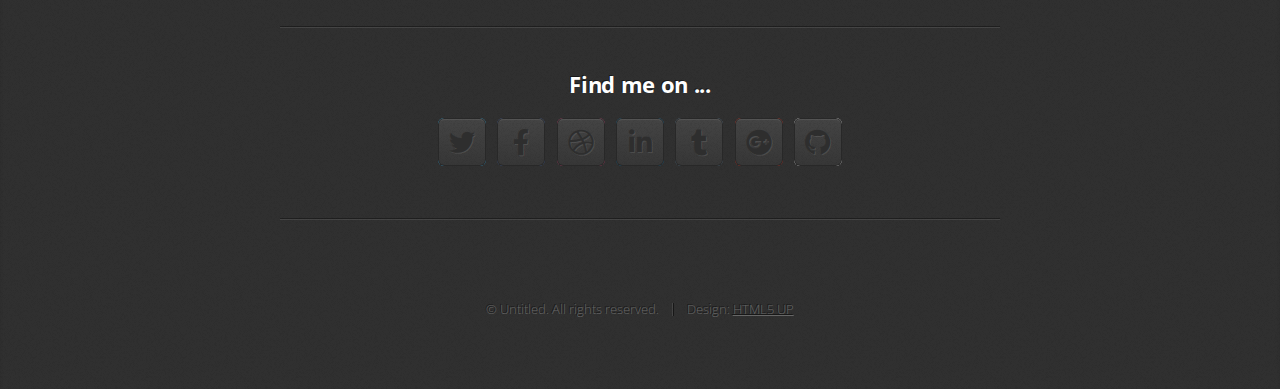
==== commit 0cabe8c5: "Added a button to link down to the registration details" ====
--- a/docs/index.html
+++ b/docs/index.html
@@ -77,10 +77,10 @@
 								<p>Ornare nulla proin odio consequat sapien vestibulum ipsum primis sed amet consequat lorem dolore.</p>
 							</section>
 						</div>
-					</div>
+					</div> -->
 					<footer>
-						<p>Lorem ipsum dolor sit sapien vestibulum ipsum primis?</p>
-						<a href="#portfolio" class="button large scrolly">See some of my recent work</a>
+						<p>You've convinced me! Where can I register?</p>
+						<a href="#registration" class="button large scrolly">Registration Info</a>
 					</footer>
 				</div>
 			</article>
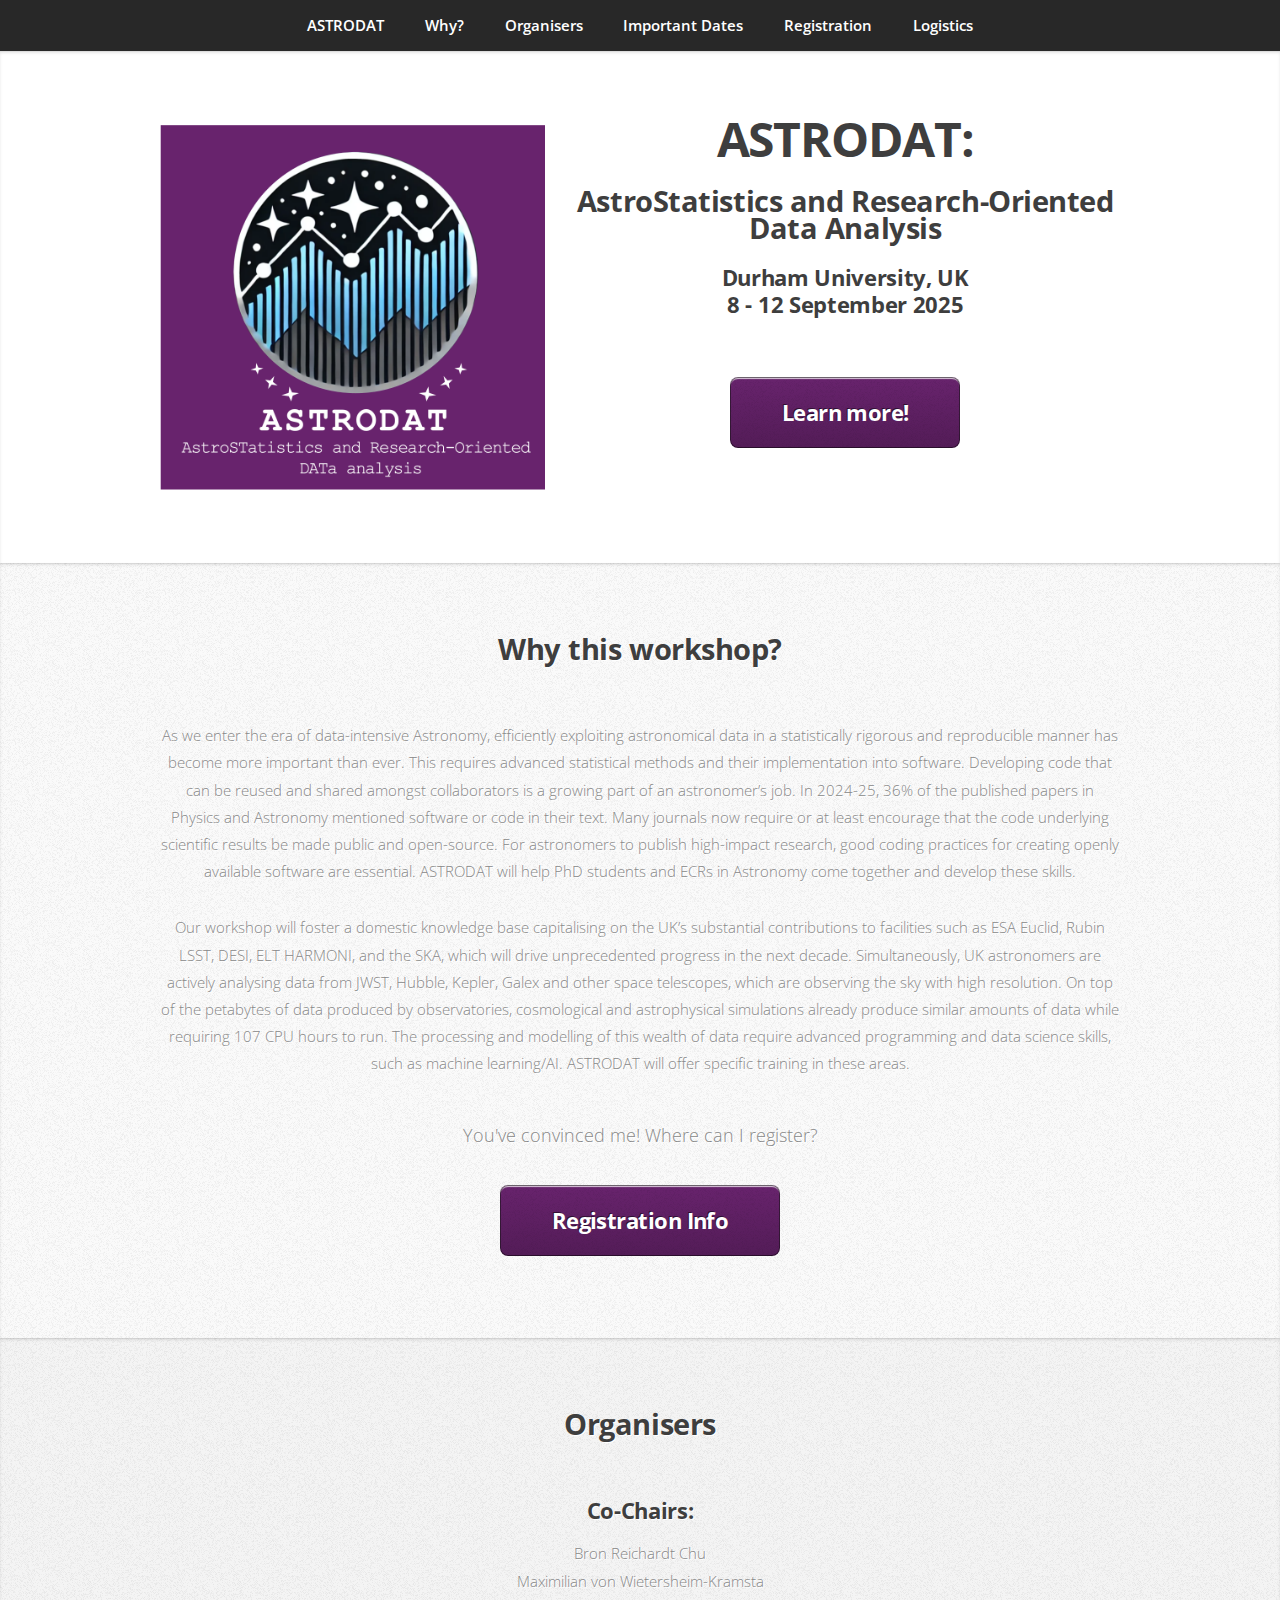
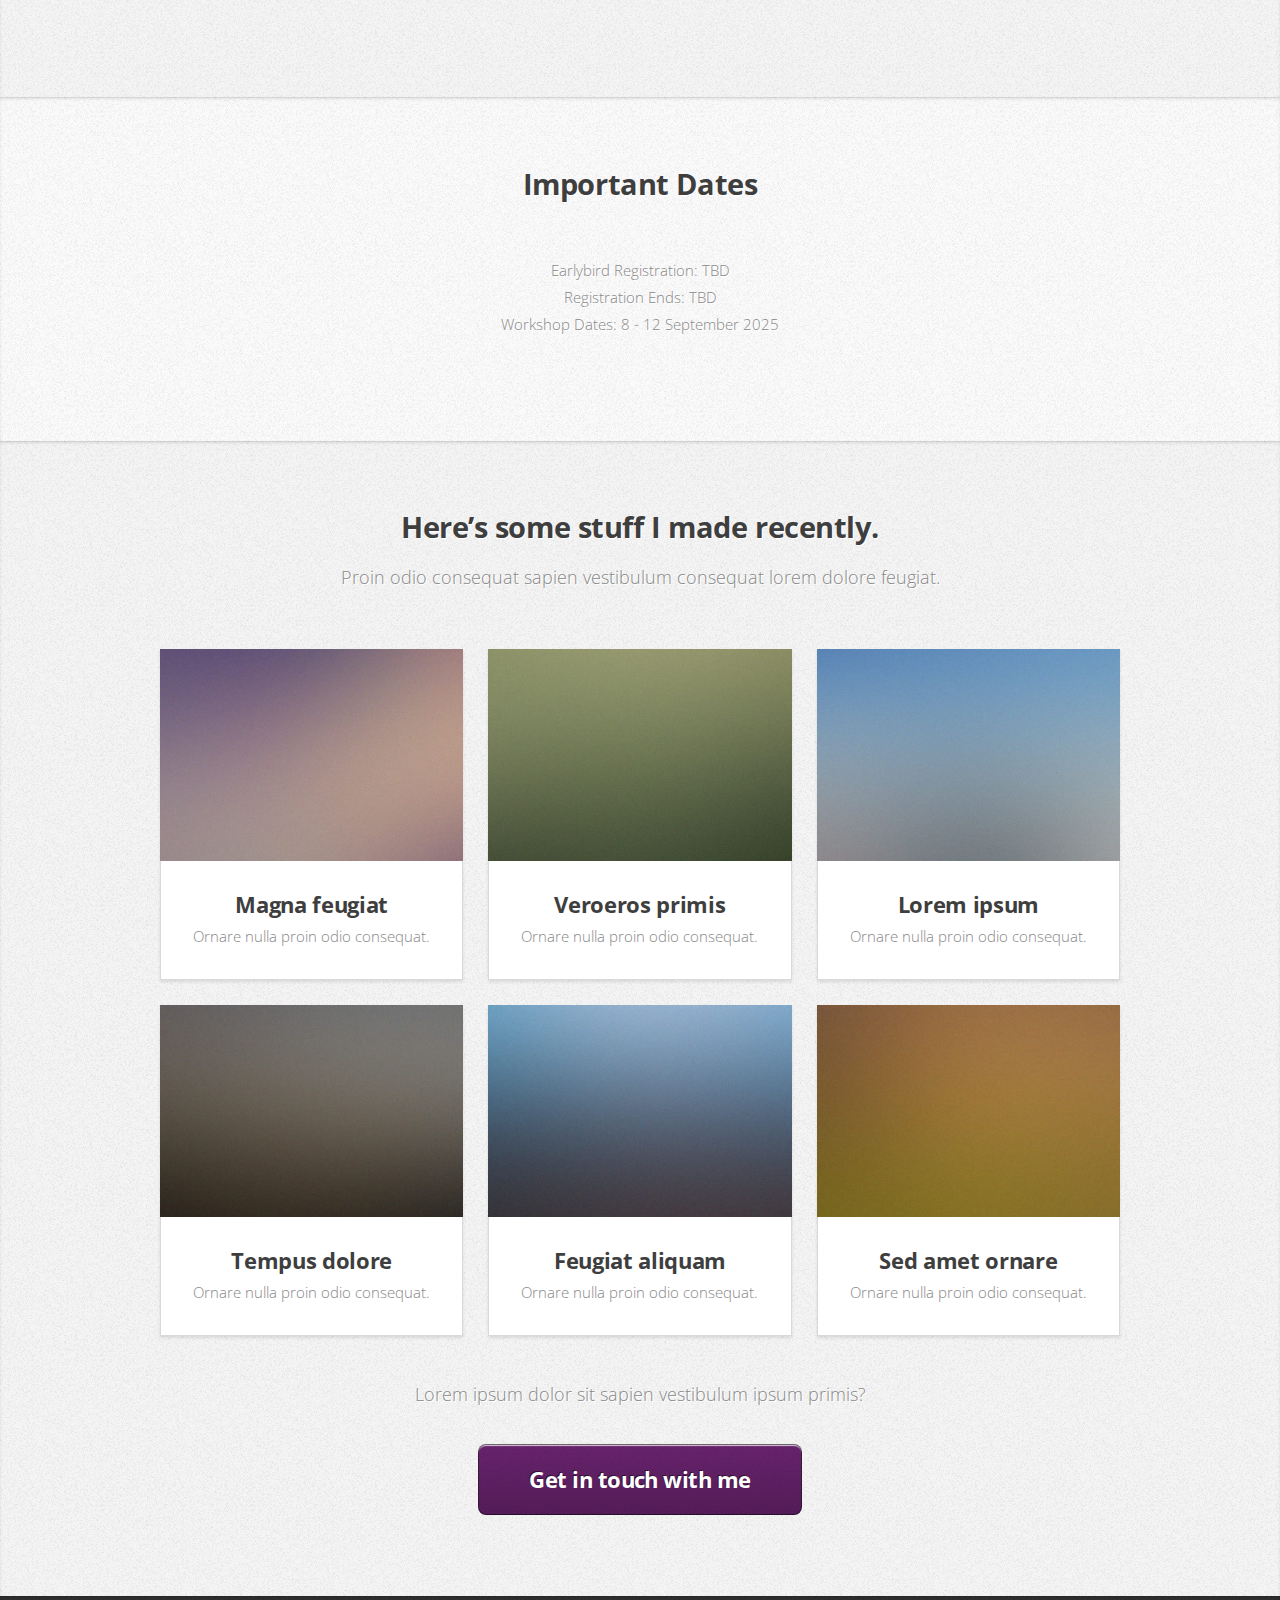
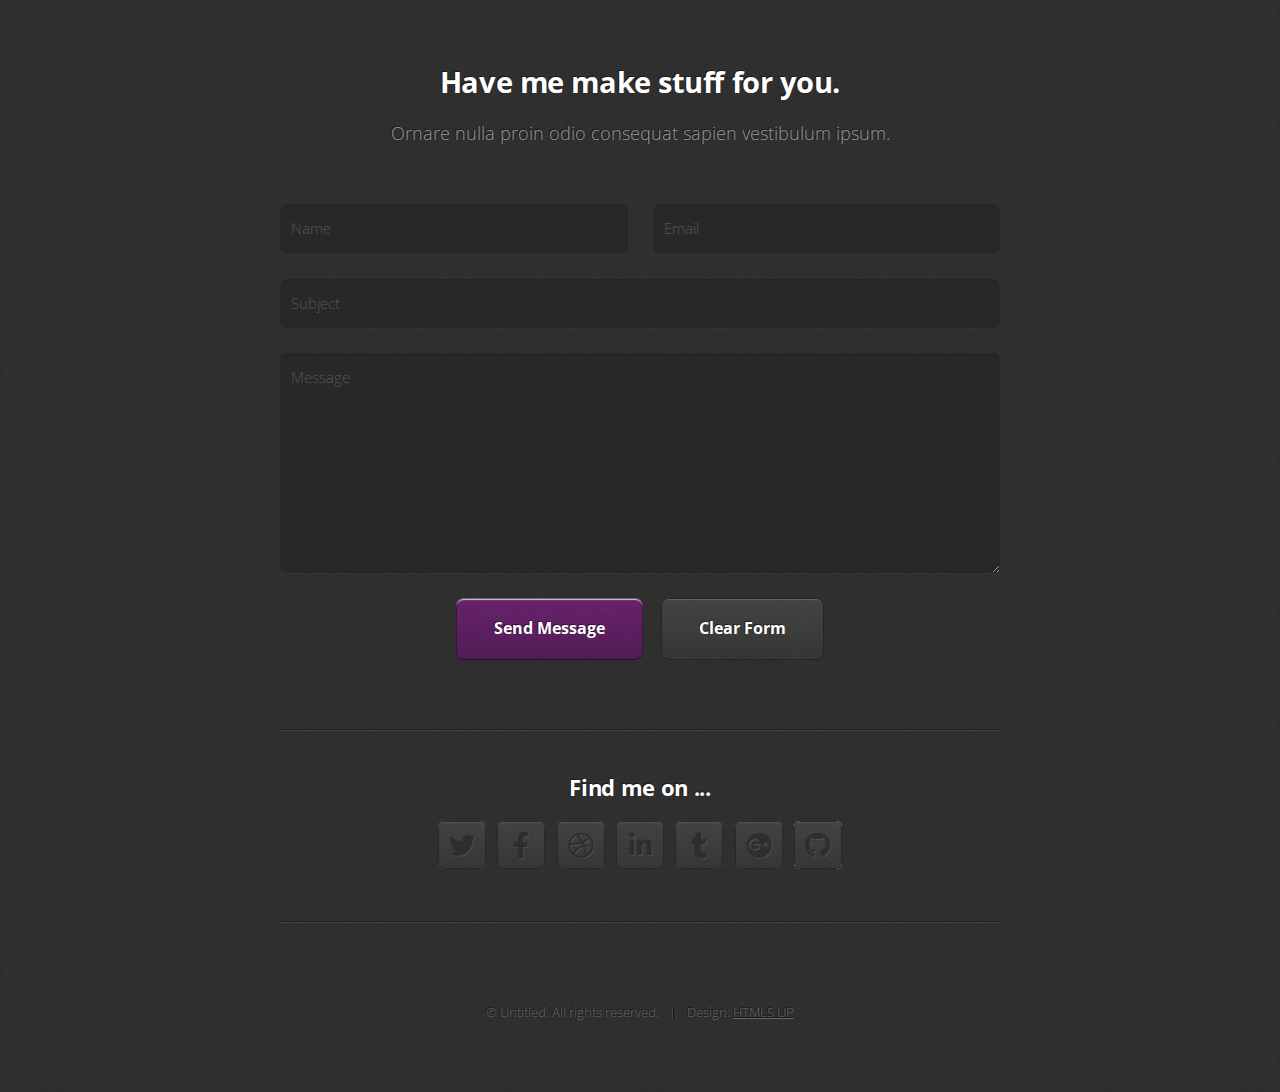
==== commit 08676979: "Added info about the co-chair organisers and the important dates" ====
--- a/docs/index.html
+++ b/docs/index.html
@@ -46,7 +46,7 @@
 				</div>
 			</article>
 
-		<!-- Work -->
+		<!-- Motivation -->
 			<article id="why" class="wrapper style2">
 				<div class="container">
 					<header>
@@ -82,6 +82,33 @@
 						<p>You've convinced me! Where can I register?</p>
 						<a href="#registration" class="button large scrolly">Registration Info</a>
 					</footer>
+				</div>
+			</article>
+
+		<!-- Organisers -->
+			<article id="organisers" class="wrapper style3">
+				<div class="container">
+					<header>
+						<h2>Organisers</h2>
+					</header>
+					<p>
+						<h3>Co-Chairs:</h3>
+						Bron Reichardt Chu <br>
+						Maximilian von Wietersheim-Kramsta
+					</p>
+				</div>
+			</article>
+
+		<!-- Important Dates -->
+			<article id="dates" class="wrapper style2">
+				<div class="container">
+					<header>
+						<h2>Important Dates</h2>
+					</header>
+					<p>Earlybird Registration: TBD<br>
+						Registration Ends: TBD<br>
+						Workshop Dates: 8 - 12 September 2025
+					</p>
 				</div>
 			</article>
 
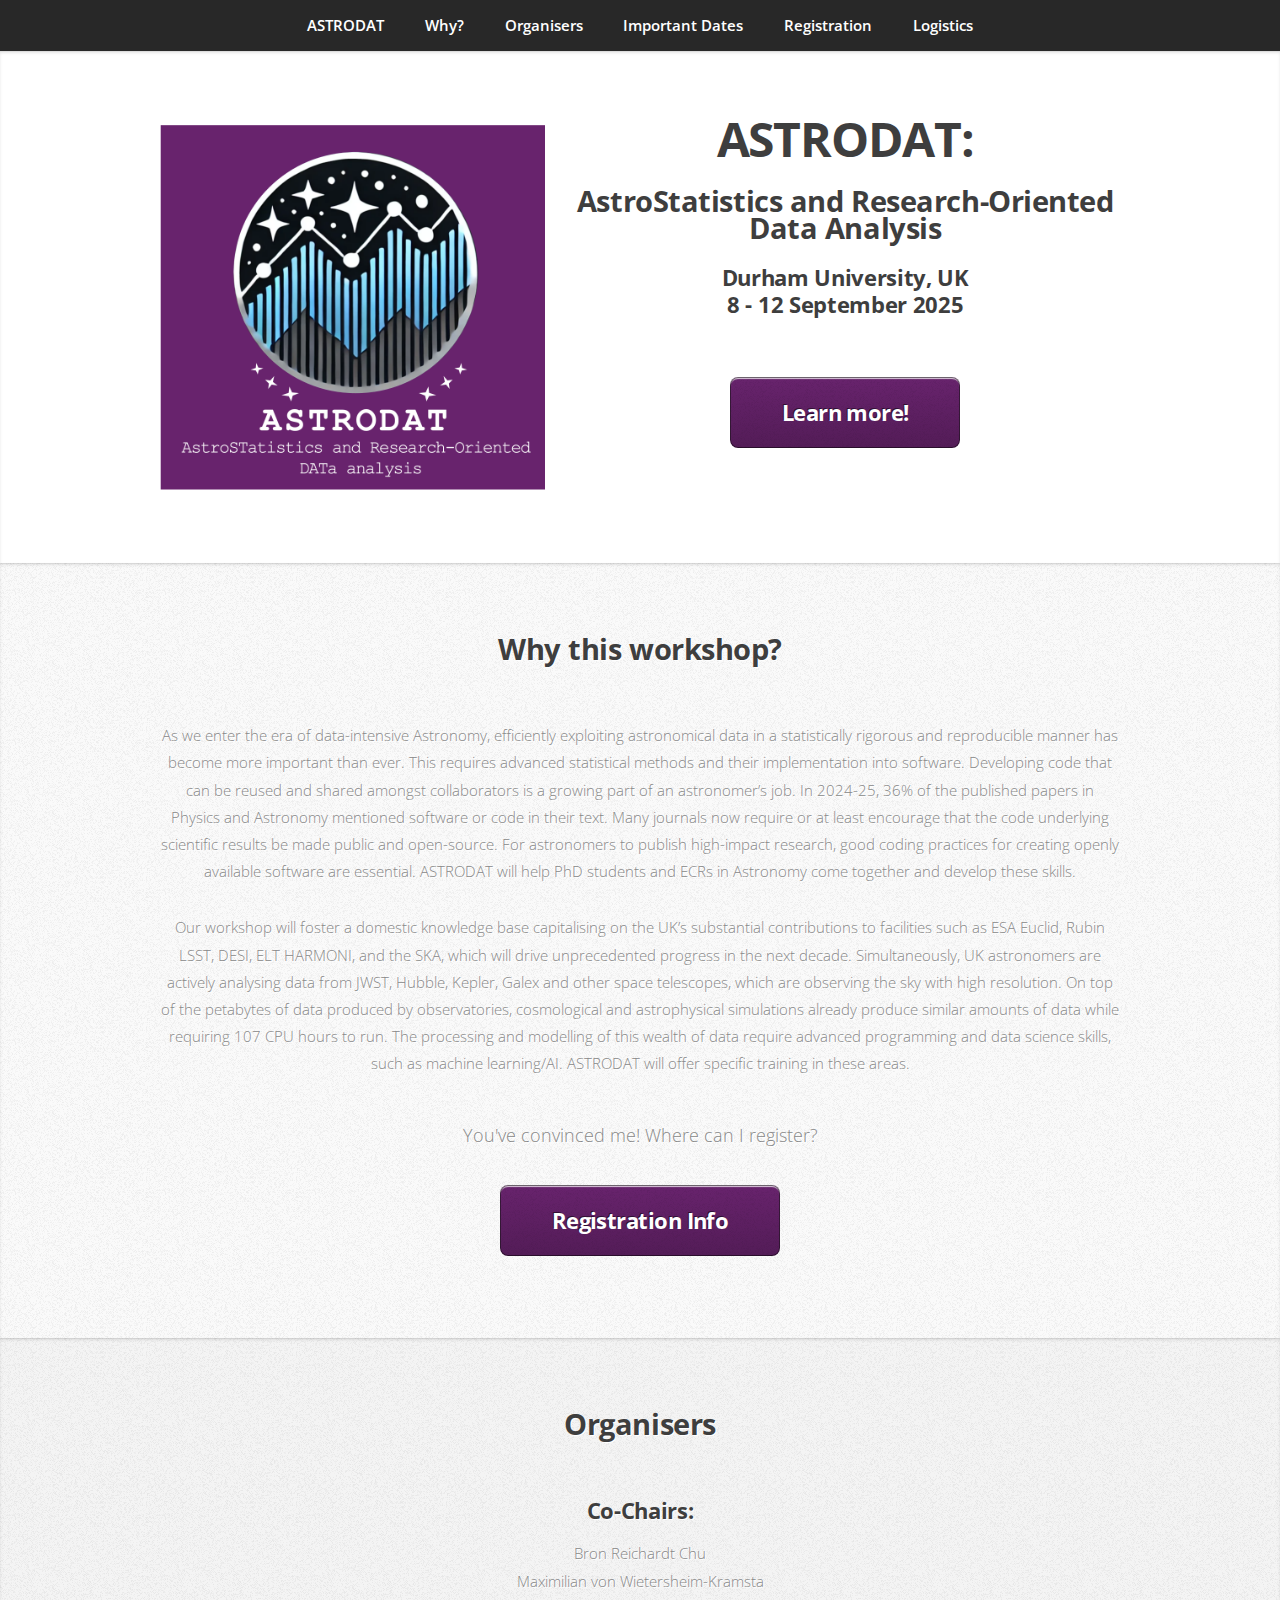
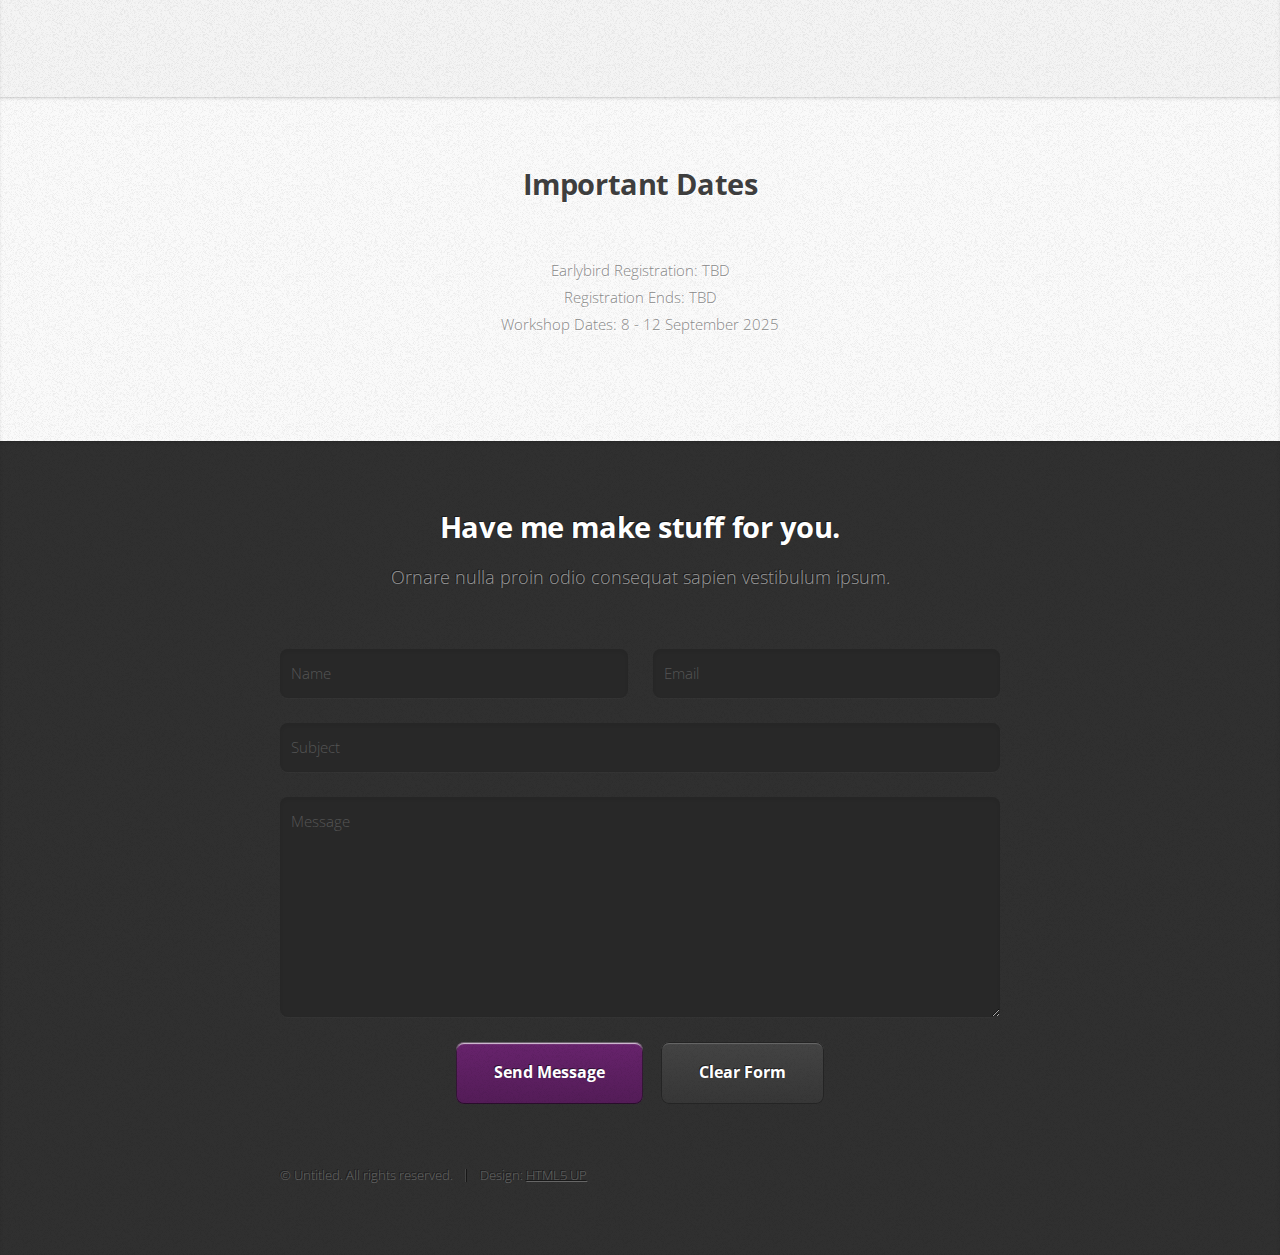
==== commit 094cc4aa: "Commented out things that we don't need, but might want to know how to do later" ====
--- a/docs/index.html
+++ b/docs/index.html
@@ -113,7 +113,7 @@
 			</article>
 
 		<!-- Portfolio -->
-			<article id="portfolio" class="wrapper style3">
+			<!-- <article id="portfolio" class="wrapper style3">
 				<div class="container">
 					<header>
 						<h2>Here’s some stuff I made recently.</h2>
@@ -168,7 +168,7 @@
 						<a href="#contact" class="button large scrolly">Get in touch with me</a>
 					</footer>
 				</div>
-			</article>
+			</article> -->
 
 		<!-- Contact -->
 			<article id="contact" class="wrapper style4">
@@ -201,7 +201,7 @@
 									</div>
 								</div>
 							</form>
-						</div>
+						<!-- </div>
 						<div class="col-12">
 							<hr />
 							<h3>Find me on ...</h3>
@@ -213,7 +213,7 @@
 								<li><a href="#" class="icon brands fa-tumblr"><span class="label">Tumblr</span></a></li>
 								<li><a href="#" class="icon brands fa-google-plus"><span class="label">Google+</span></a></li>
 								<li><a href="#" class="icon brands fa-github"><span class="label">Github</span></a></li>
-								<!--
+								
 								<li><a href="#" class="icon solid fa-rss"><span>RSS</span></a></li>
 								<li><a href="#" class="icon brands fa-instagram"><span>Instagram</span></a></li>
 								<li><a href="#" class="icon brands fa-foursquare"><span>Foursquare</span></a></li>
@@ -223,10 +223,10 @@
 								<li><a href="#" class="icon brands fa-blogger"><span>Blogger</span></a></li>
 								<li><a href="#" class="icon brands fa-flickr"><span>Flickr</span></a></li>
 								<li><a href="#" class="icon brands fa-vimeo"><span>Vimeo</span></a></li>
-								-->
+								
 							</ul>
 							<hr />
-						</div>
+						</div> -->
 					</div>
 					<footer>
 						<ul id="copyright">
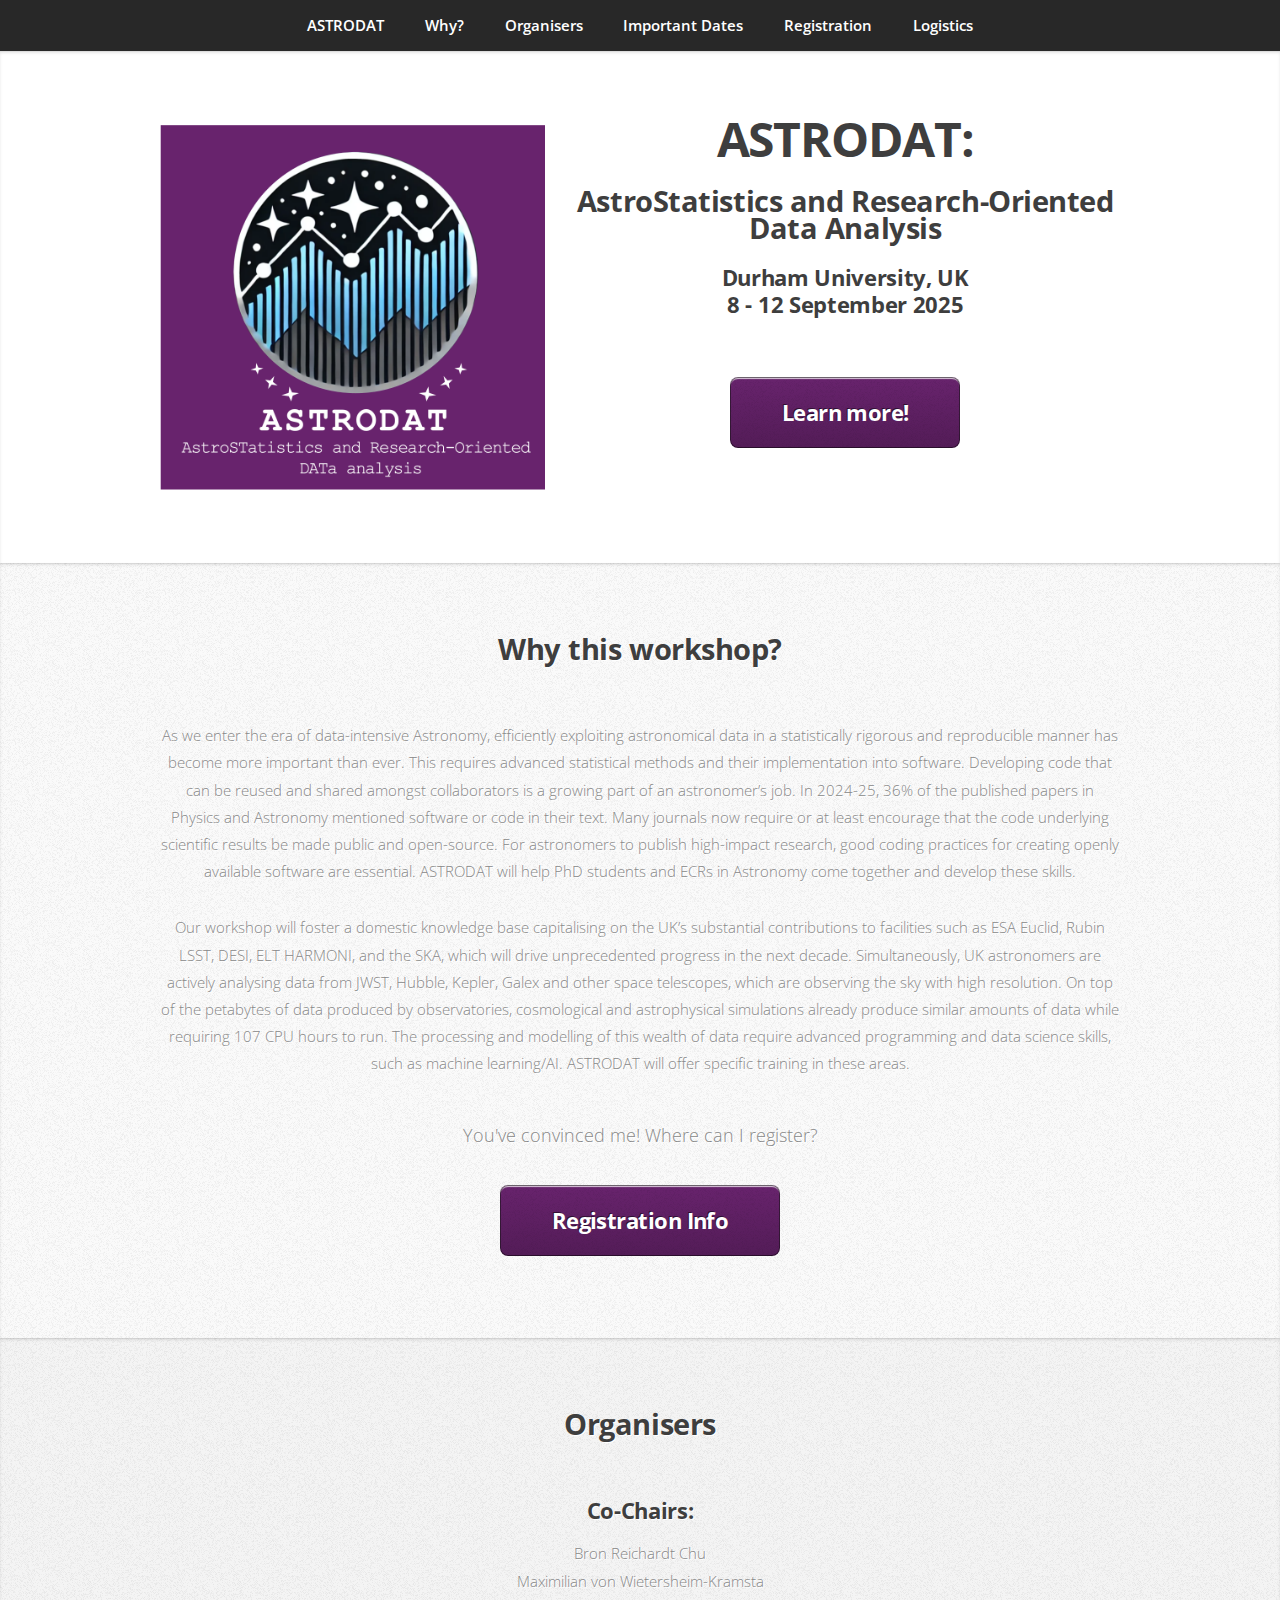
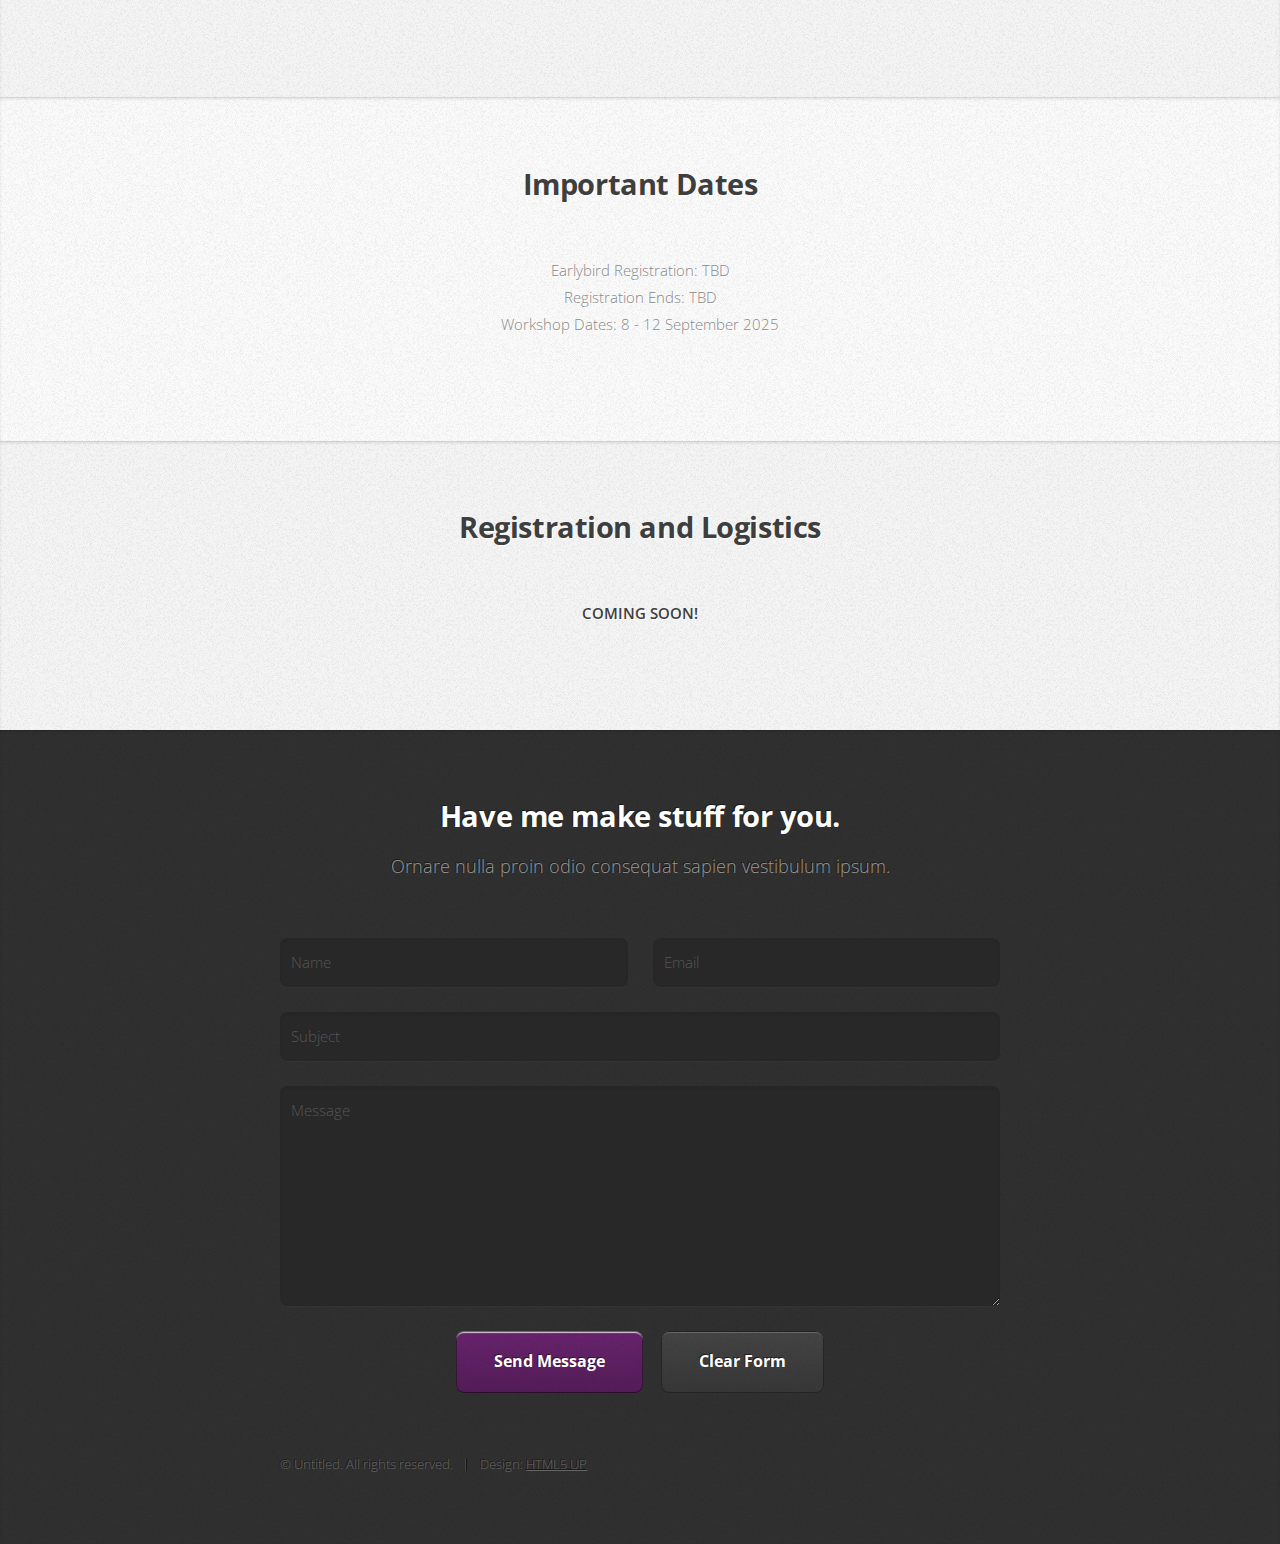
==== commit 9f32ad1f: "Added Coming Soon to the Registration and Logistics section" ====
--- a/docs/index.html
+++ b/docs/index.html
@@ -108,6 +108,17 @@
 					<p>Earlybird Registration: TBD<br>
 						Registration Ends: TBD<br>
 						Workshop Dates: 8 - 12 September 2025
+					</p>
+				</div>
+			</article>
+
+		<!-- Registration -->
+			<article id="registration" class="wrapper style3">
+				<div class="container">
+					<header>
+						<h2>Registration and Logistics</h2>
+					</header>
+					<p><strong>COMING SOON!</strong>
 					</p>
 				</div>
 			</article>
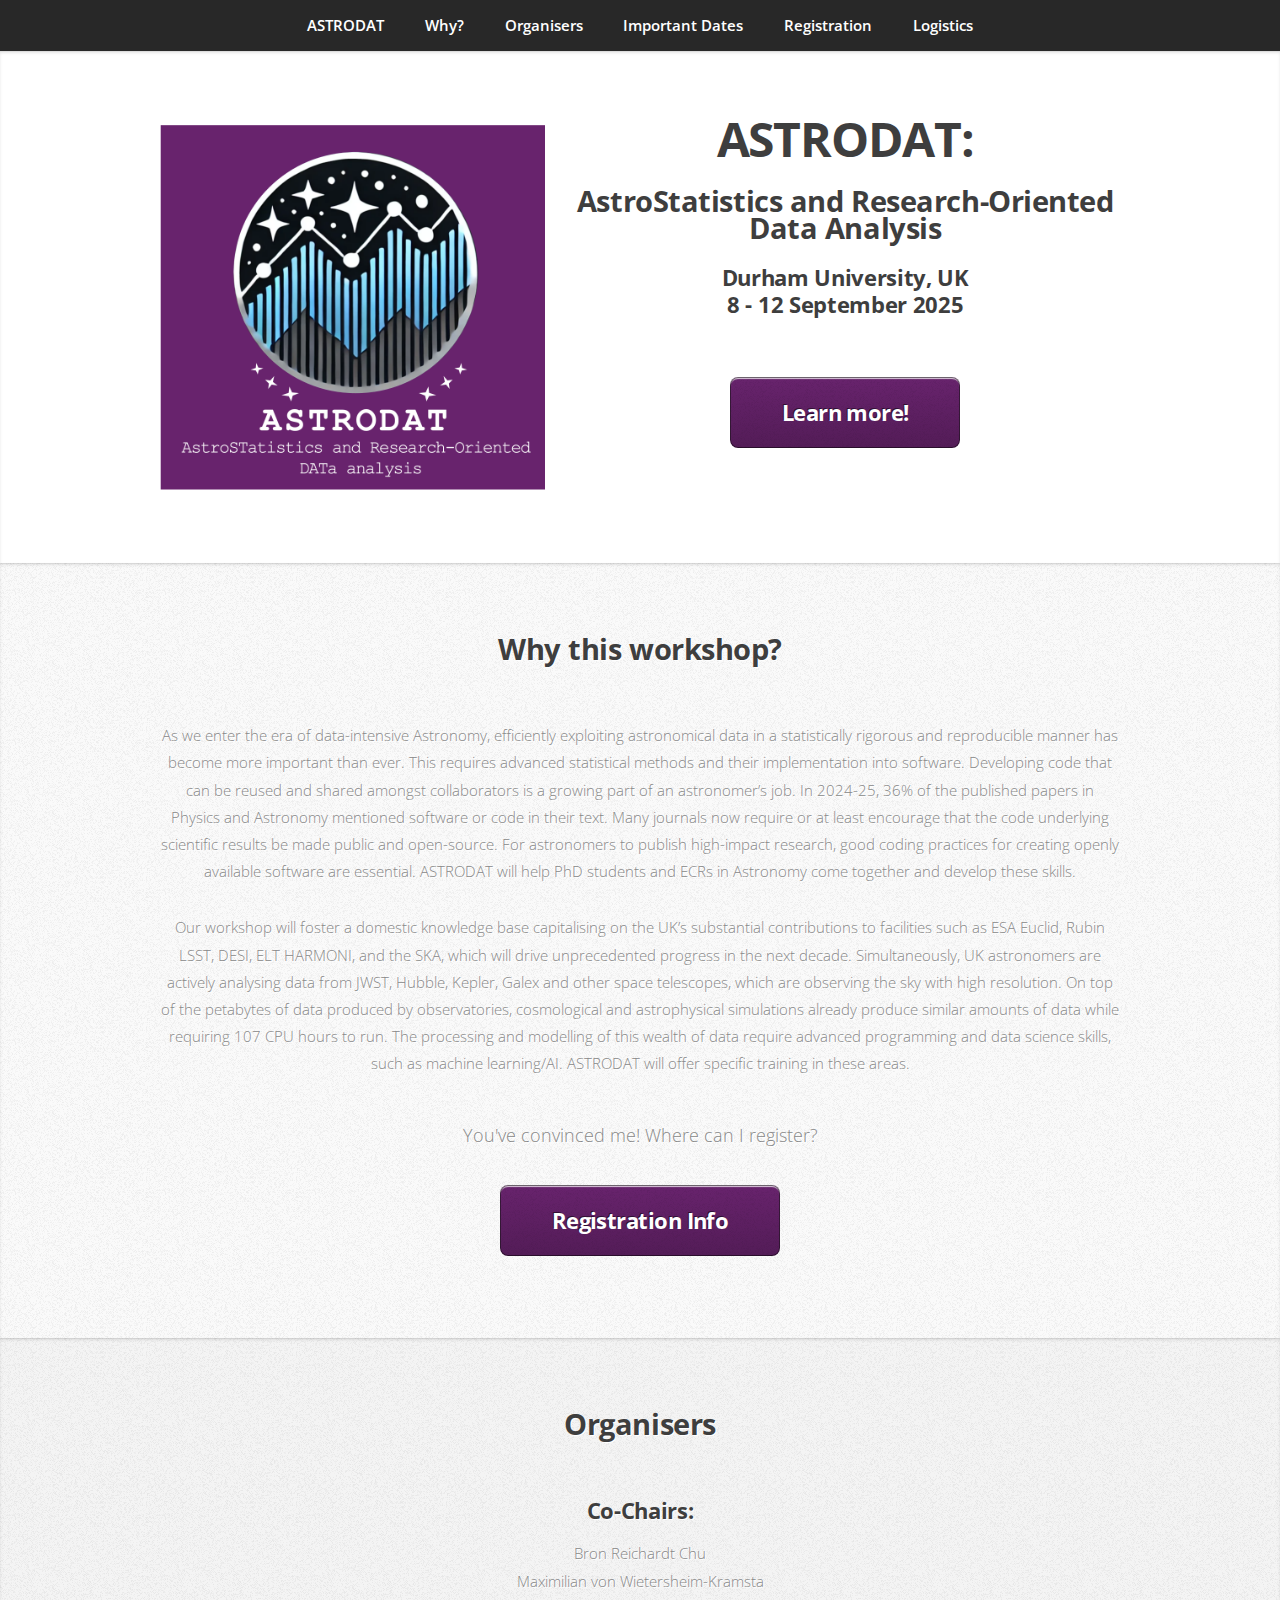
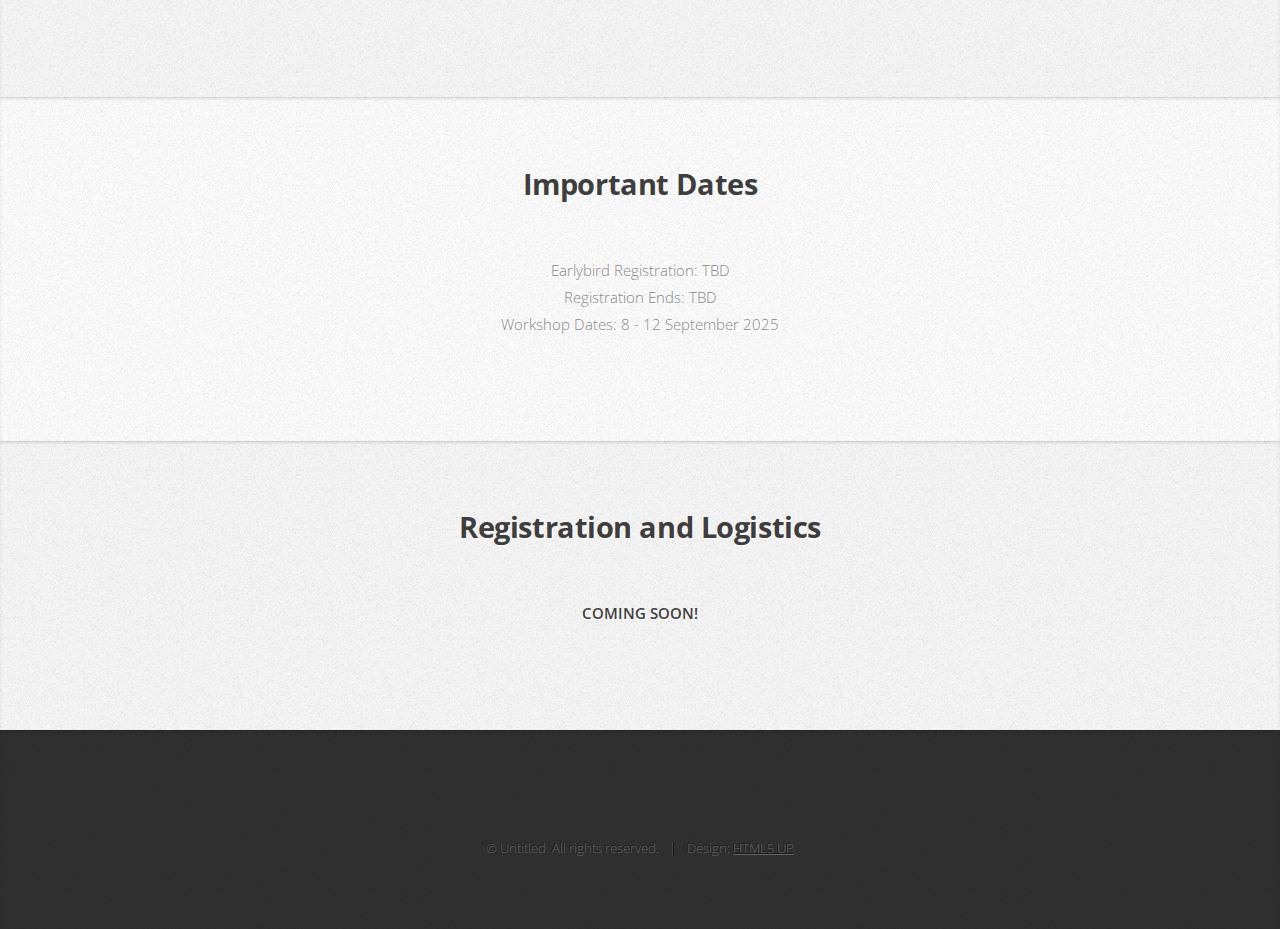
==== commit 7dbe4073: "Commented out the contact form" ====
--- a/docs/index.html
+++ b/docs/index.html
@@ -184,9 +184,8 @@
 		<!-- Contact -->
 			<article id="contact" class="wrapper style4">
 				<div class="container medium">
-					<header>
-						<h2>Have me make stuff for you.</h2>
-						<p>Ornare nulla proin odio consequat sapien vestibulum ipsum.</p>
+					<!-- <header>
+						<h2>Have questions? Contact us.</h2>
 					</header>
 					<div class="row">
 						<div class="col-12">
@@ -211,7 +210,7 @@
 										</ul>
 									</div>
 								</div>
-							</form>
+							</form> -->
 						<!-- </div>
 						<div class="col-12">
 							<hr />
@@ -238,7 +237,7 @@
 							</ul>
 							<hr />
 						</div> -->
-					</div>
+					<!-- </div> -->
 					<footer>
 						<ul id="copyright">
 							<li>&copy; Untitled. All rights reserved.</li><li>Design: <a href="http://html5up.net">HTML5 UP</a></li>
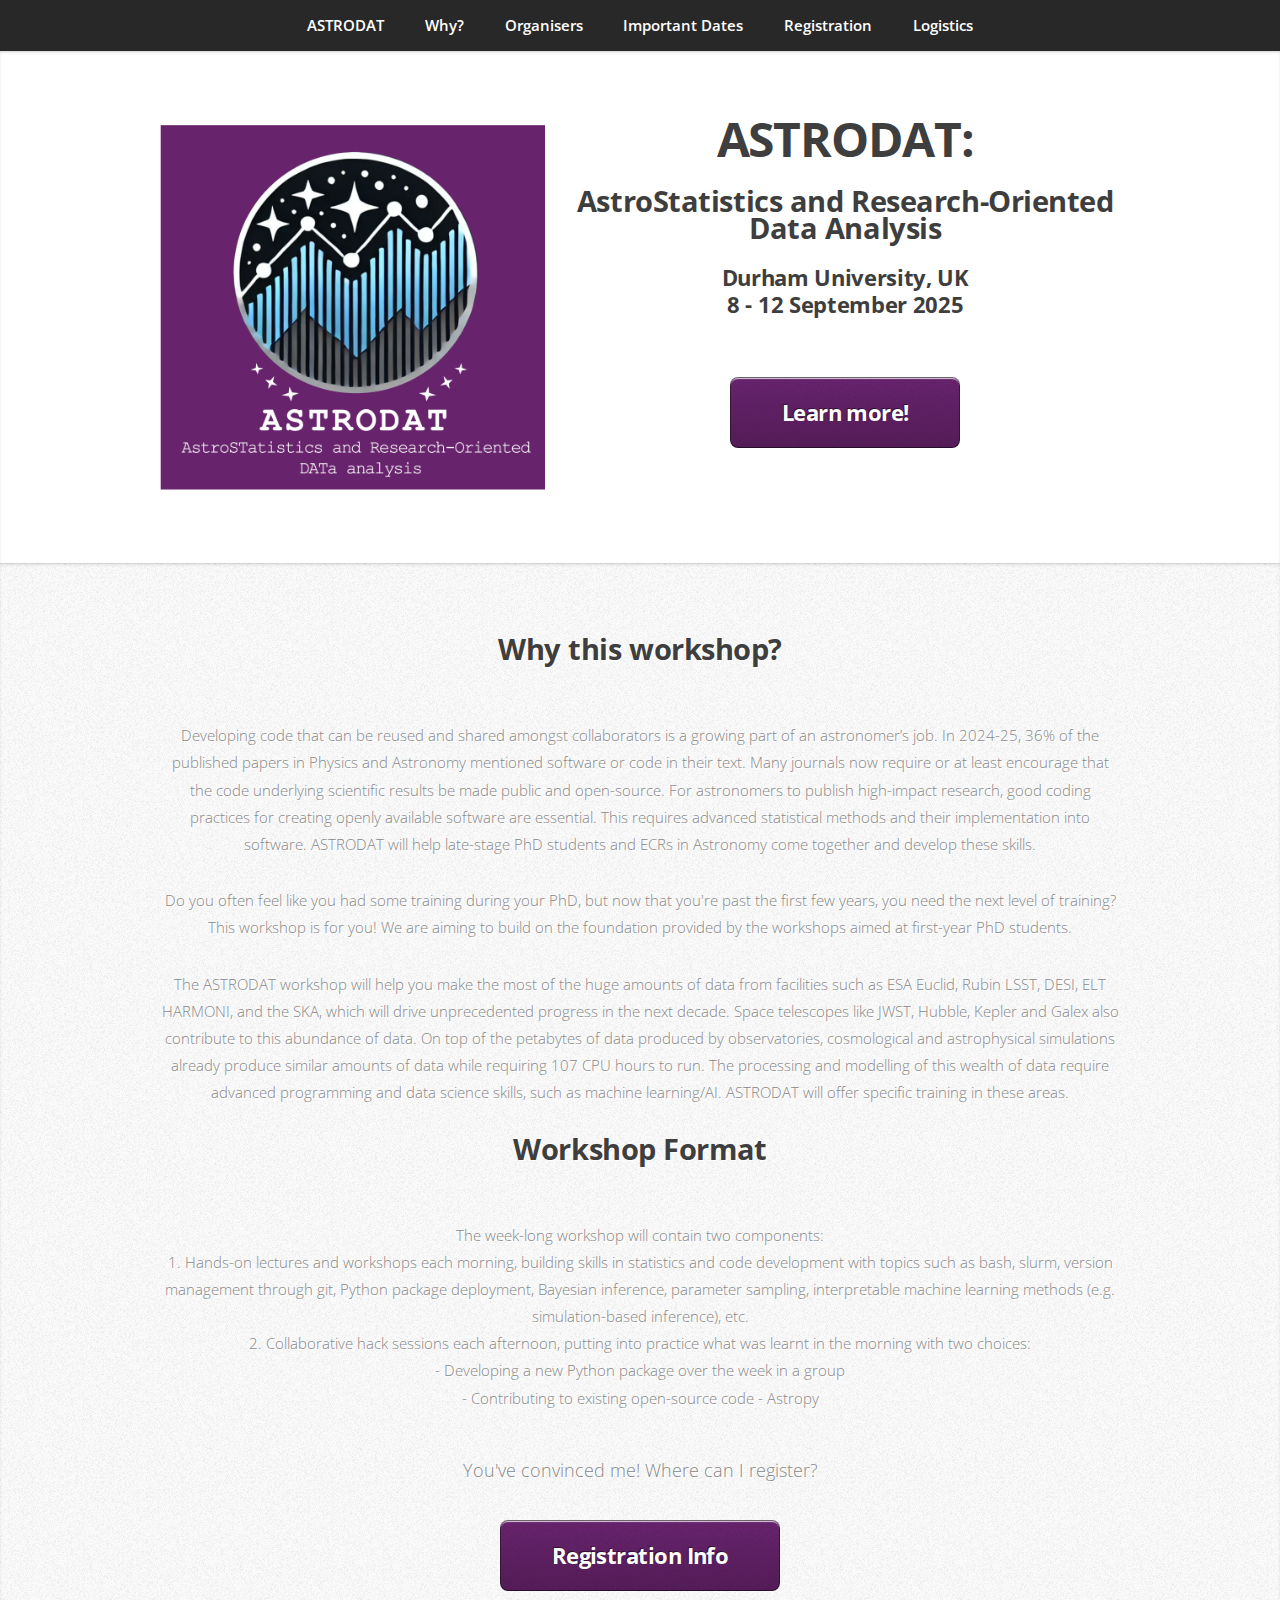
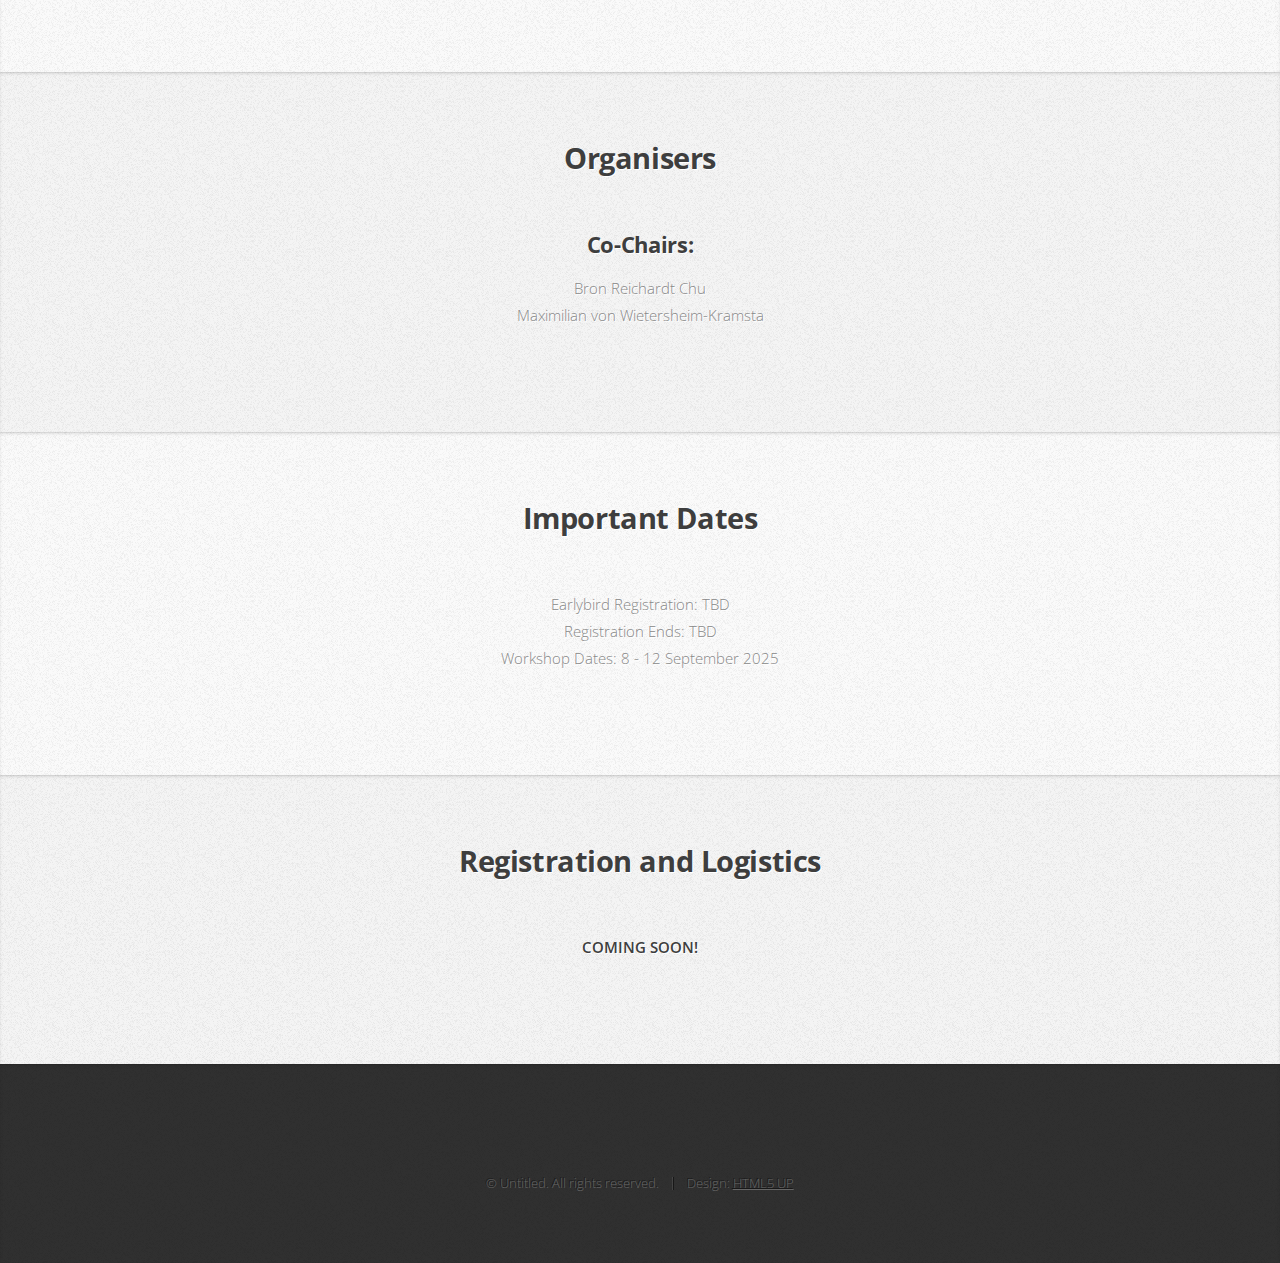
==== commit 301a2985: "Updated the Why? section text and added some info about the workshop format" ====
--- a/docs/index.html
+++ b/docs/index.html
@@ -52,9 +52,22 @@
 					<header>
 						<h2>Why this workshop?</h2>
 					</header>
-					<p>As we enter the era of data-intensive Astronomy, efficiently exploiting astronomical data in a statistically rigorous and reproducible manner has become more important than ever. This requires advanced statistical methods and their implementation into software. Developing code that can be reused and shared amongst collaborators is a growing part of an astronomer’s job.  In 2024-25, 36% of the published papers in Physics and Astronomy mentioned software or code in their text. Many journals now require or at least encourage that the code underlying scientific results be made public and open-source. For astronomers to publish high-impact research, good coding practices for creating openly available software are essential. ASTRODAT will help PhD students and ECRs in Astronomy come together and develop these skills.</p>
+					<p>Developing code that can be reused and shared amongst collaborators is a growing part of an astronomer’s job.  In 2024-25, 36% of the published papers in Physics and Astronomy mentioned software or code in their text. Many journals now require or at least encourage that the code underlying scientific results be made public and open-source. For astronomers to publish high-impact research, good coding practices for creating openly available software are essential. This requires advanced statistical methods and their implementation into software. ASTRODAT will help late-stage PhD students and ECRs in Astronomy come together and develop these skills.</p>
+
+					<p>Do you often feel like you had some training during your PhD, but now that you're past the first few years, you need the next level of training?  This workshop is for you! We are aiming to build on the foundation provided by the workshops aimed at first-year PhD students. </p>
 						
-					<p>Our workshop will foster a domestic knowledge base capitalising on the UK’s substantial contributions to facilities such as ESA Euclid, Rubin LSST, DESI, ELT HARMONI, and the SKA, which will drive unprecedented progress in the next decade. Simultaneously, UK astronomers are actively analysing data from JWST, Hubble, Kepler, Galex and other space telescopes, which are observing the sky with high resolution. On top of the petabytes of data produced by observatories, cosmological and astrophysical simulations already produce similar amounts of data while requiring 107 CPU hours to run. The processing and modelling of this wealth of data require advanced programming and data science skills, such as machine learning/AI. ASTRODAT will offer specific training in these areas.</p>
+					<p>The ASTRODAT workshop will help you make the most of the huge amounts of data from facilities such as ESA Euclid, Rubin LSST, DESI, ELT HARMONI, and the SKA, which will drive unprecedented progress in the next decade. Space telescopes like JWST, Hubble, Kepler and Galex also contribute to this abundance of data. On top of the petabytes of data produced by observatories, cosmological and astrophysical simulations already produce similar amounts of data while requiring 107 CPU hours to run. The processing and modelling of this wealth of data require advanced programming and data science skills, such as machine learning/AI. ASTRODAT will offer specific training in these areas.</p>
+					
+					<header>
+						<h2>Workshop Format</h2>
+					</header>
+					<p>The week-long workshop will contain two components:<br>
+						1. Hands-on lectures and workshops each morning, building skills in statistics and code development with topics such as bash, slurm, version management through git, Python package deployment, Bayesian inference, parameter sampling, interpretable machine learning methods (e.g. simulation-based inference), etc.<br>
+						2. Collaborative hack sessions each afternoon, putting into practice what was learnt in the morning with two choices:<br>
+						- Developing a new Python package over the week in a group<br>
+						- Contributing to existing open-source code - Astropy<br>
+					</p>
+
 					<!-- <div class="row aln-center">
 						<div class="col-4 col-6-medium col-12-small">
 							<section class="box style1">
